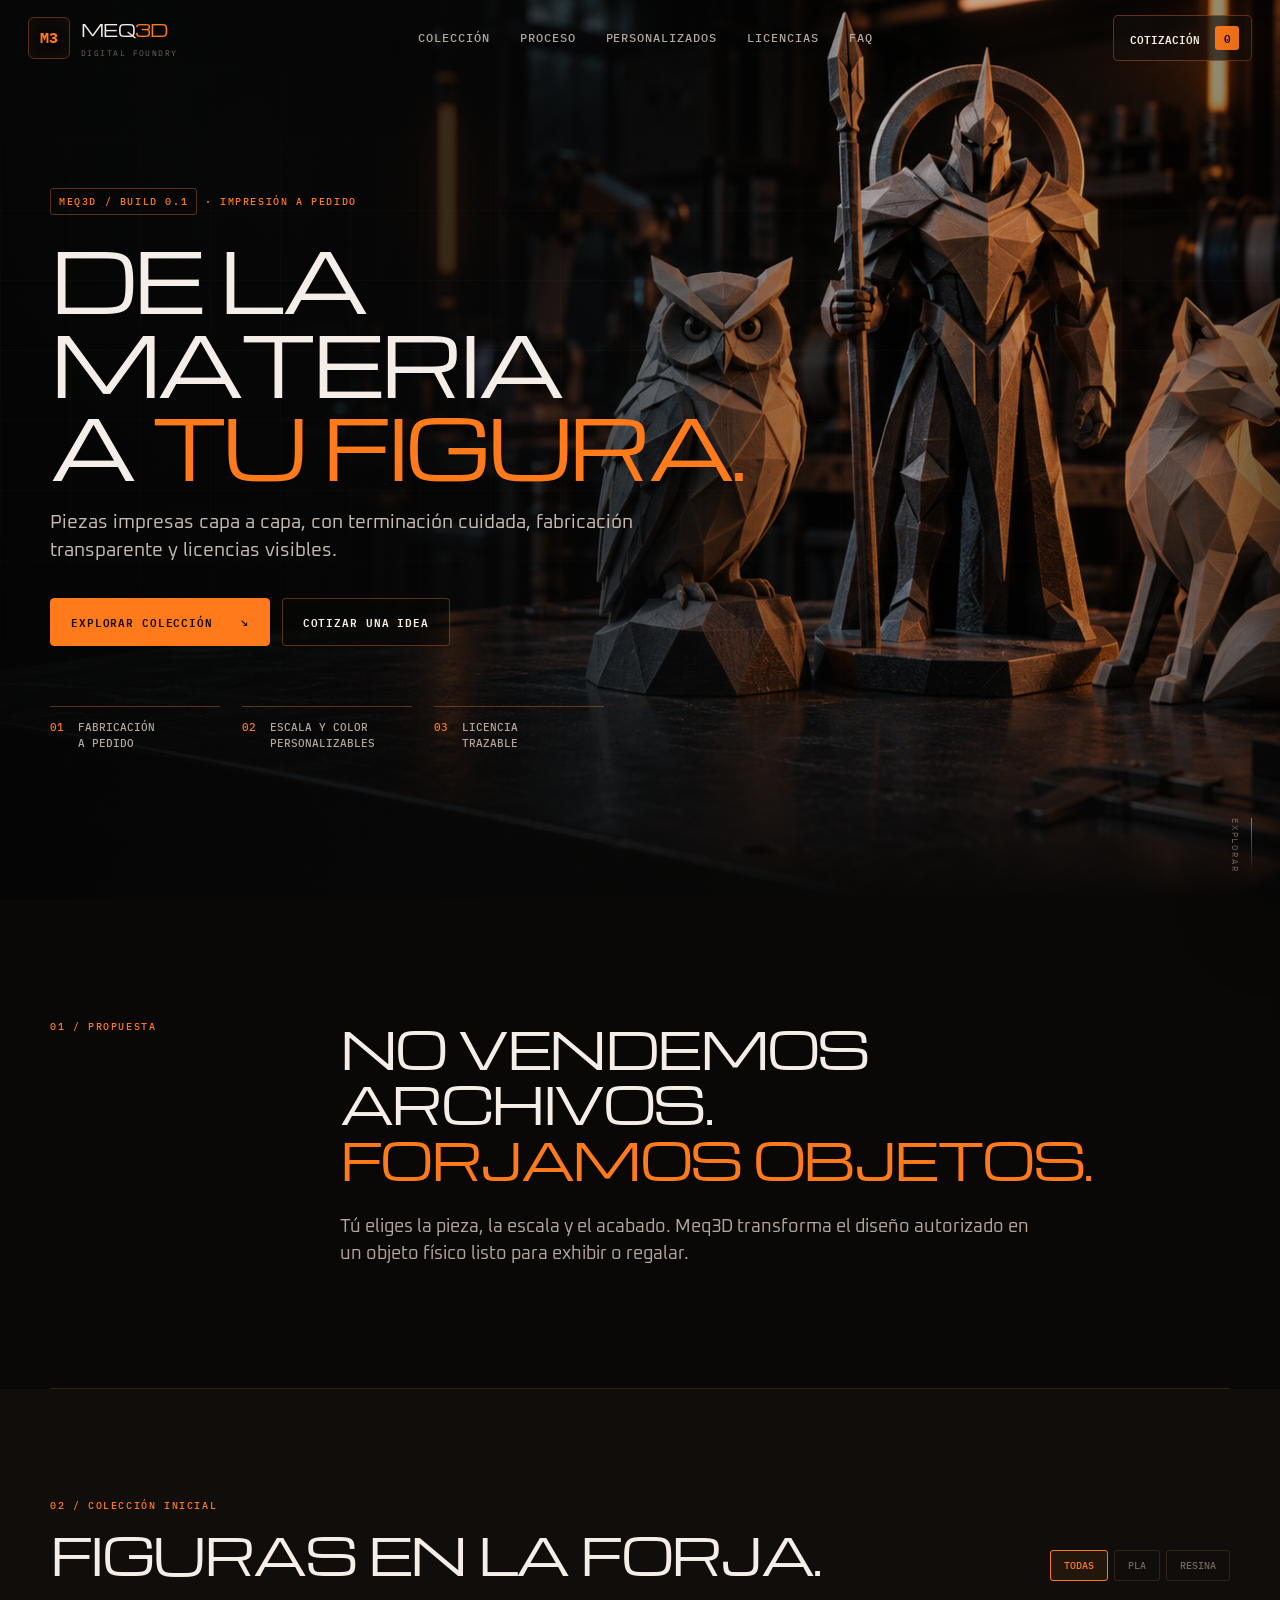
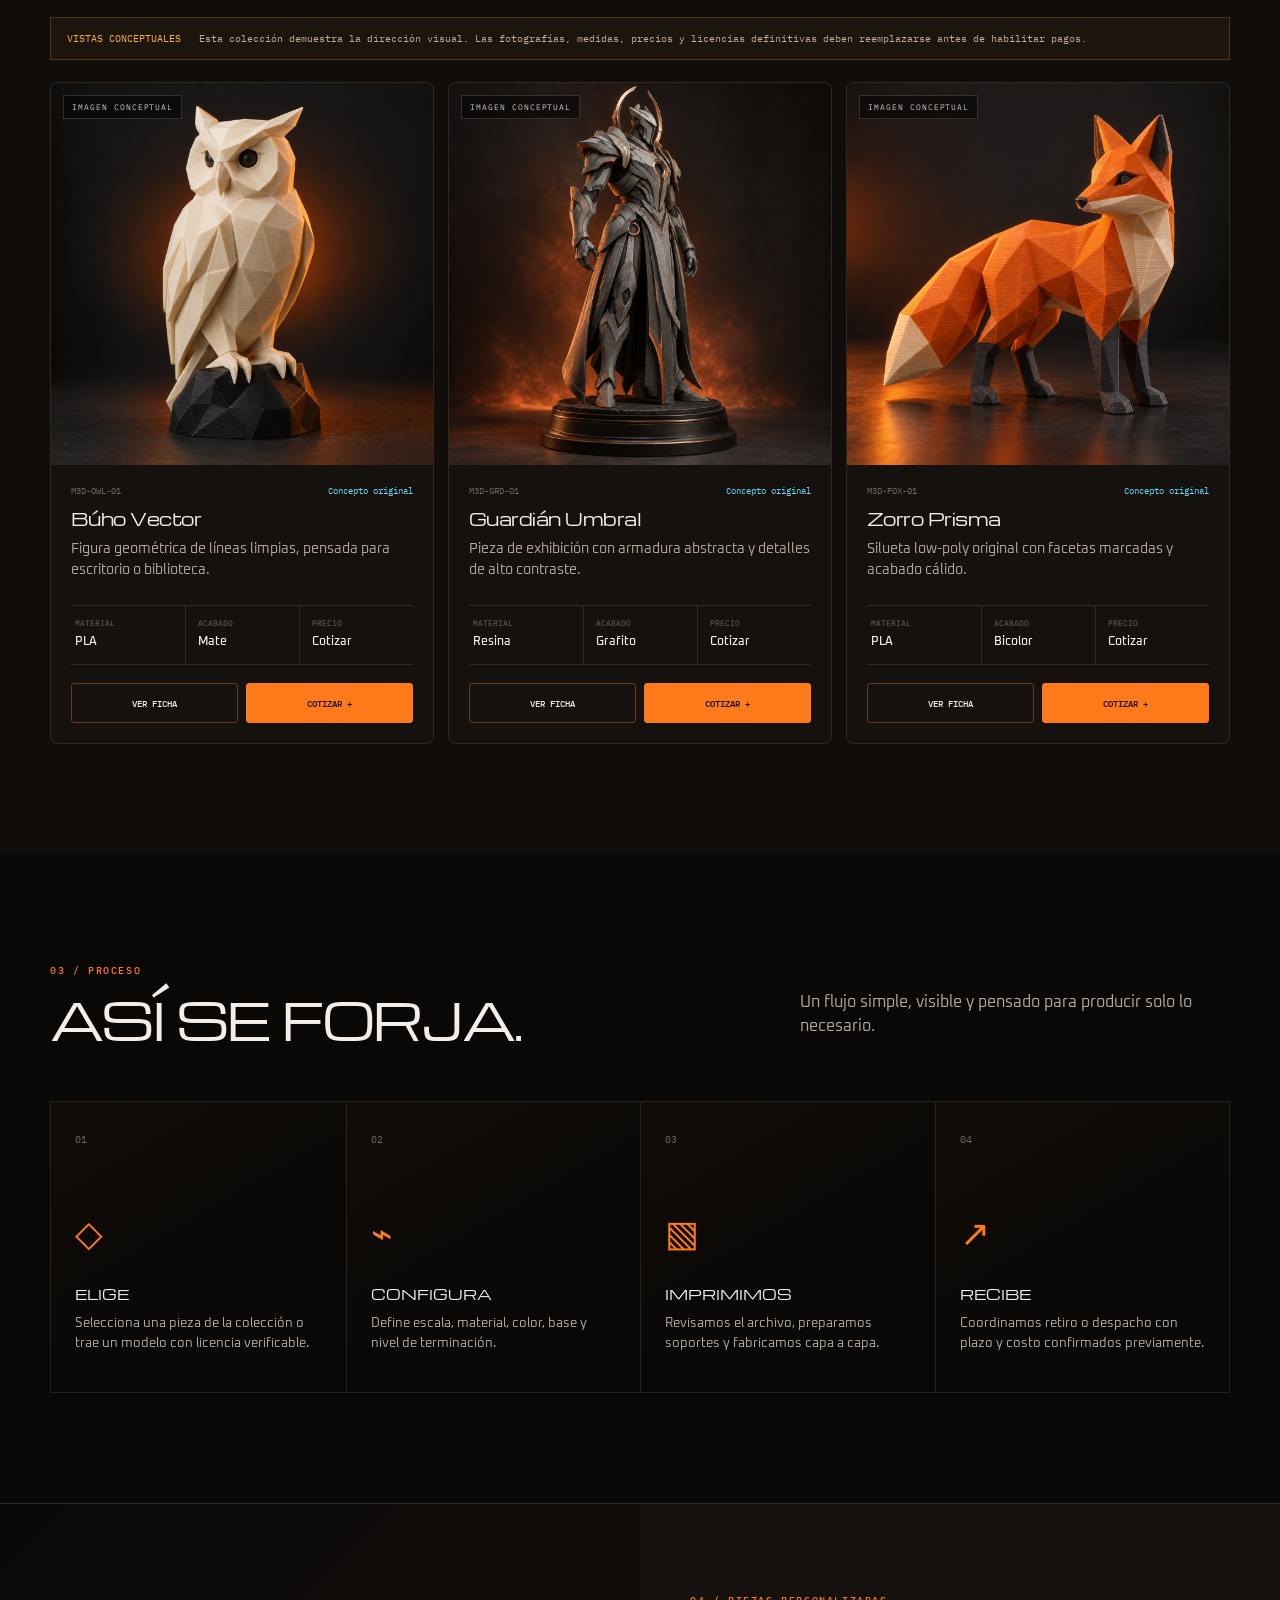
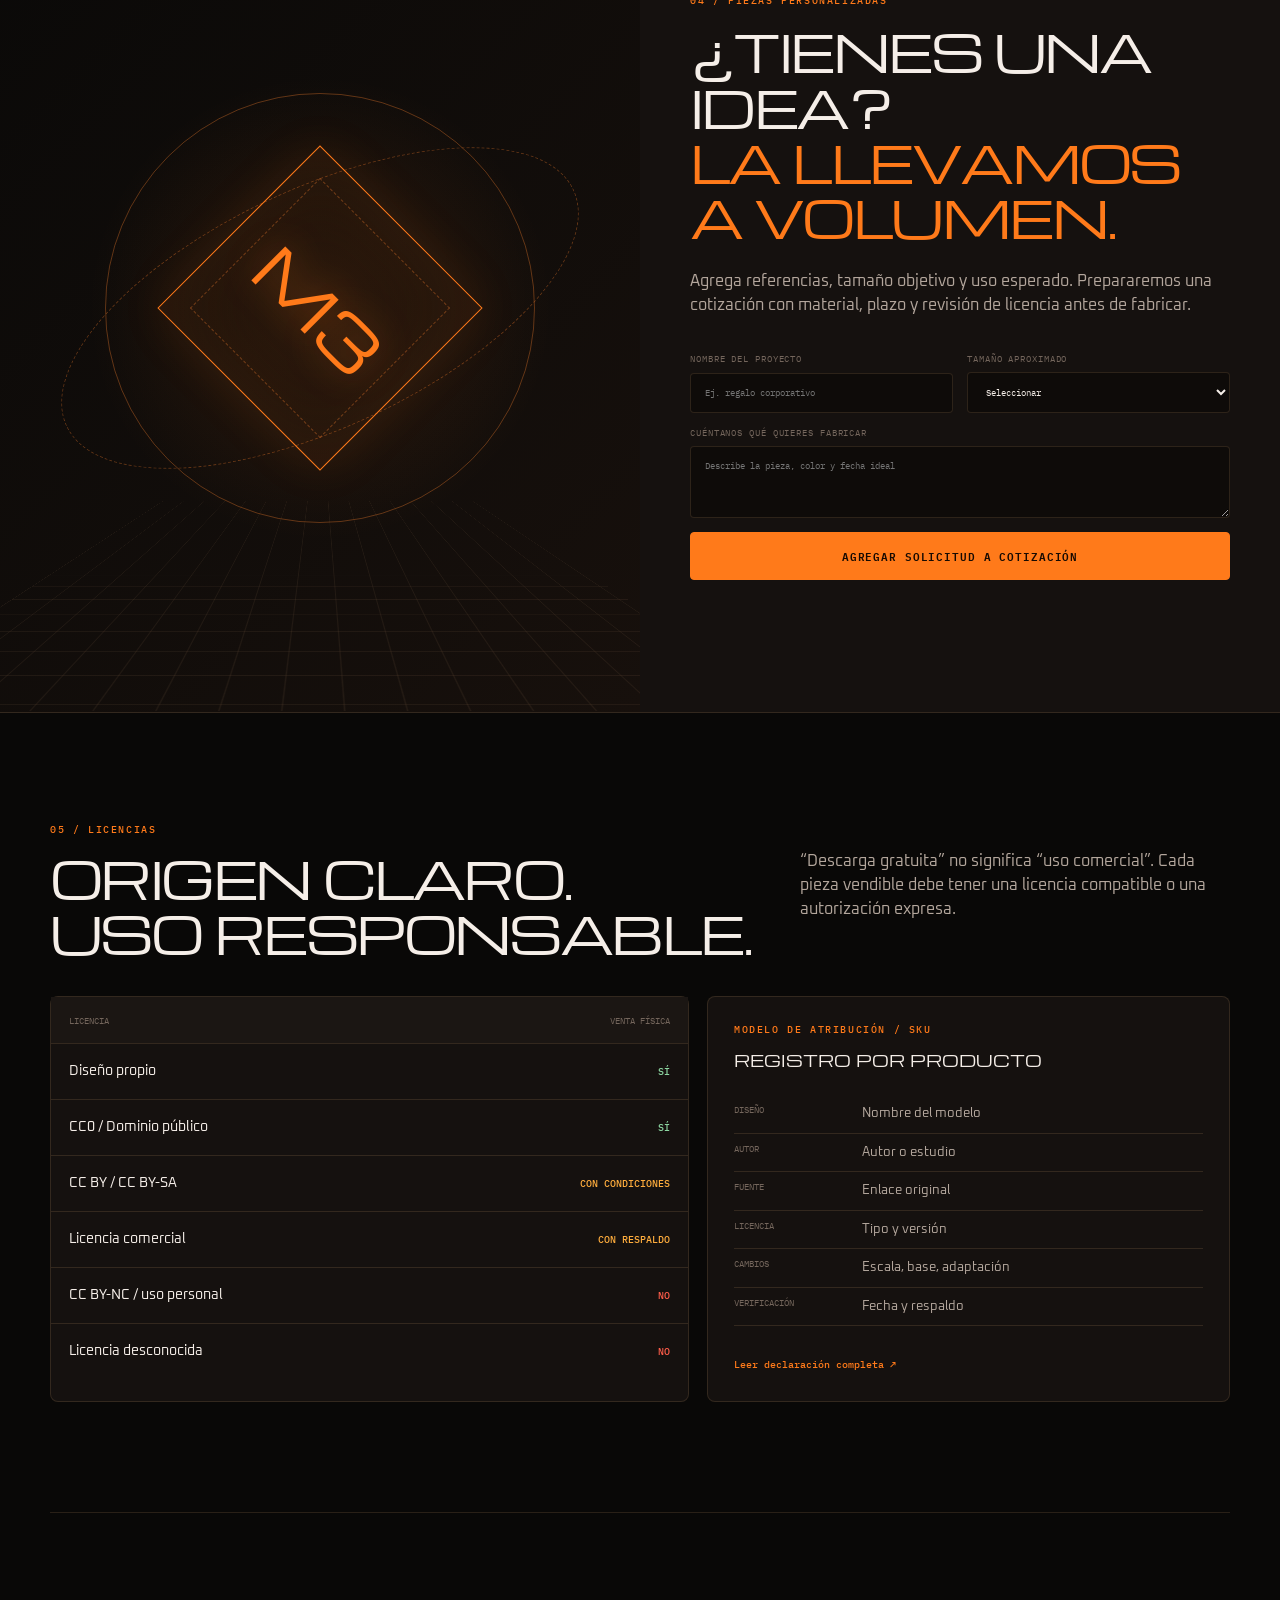
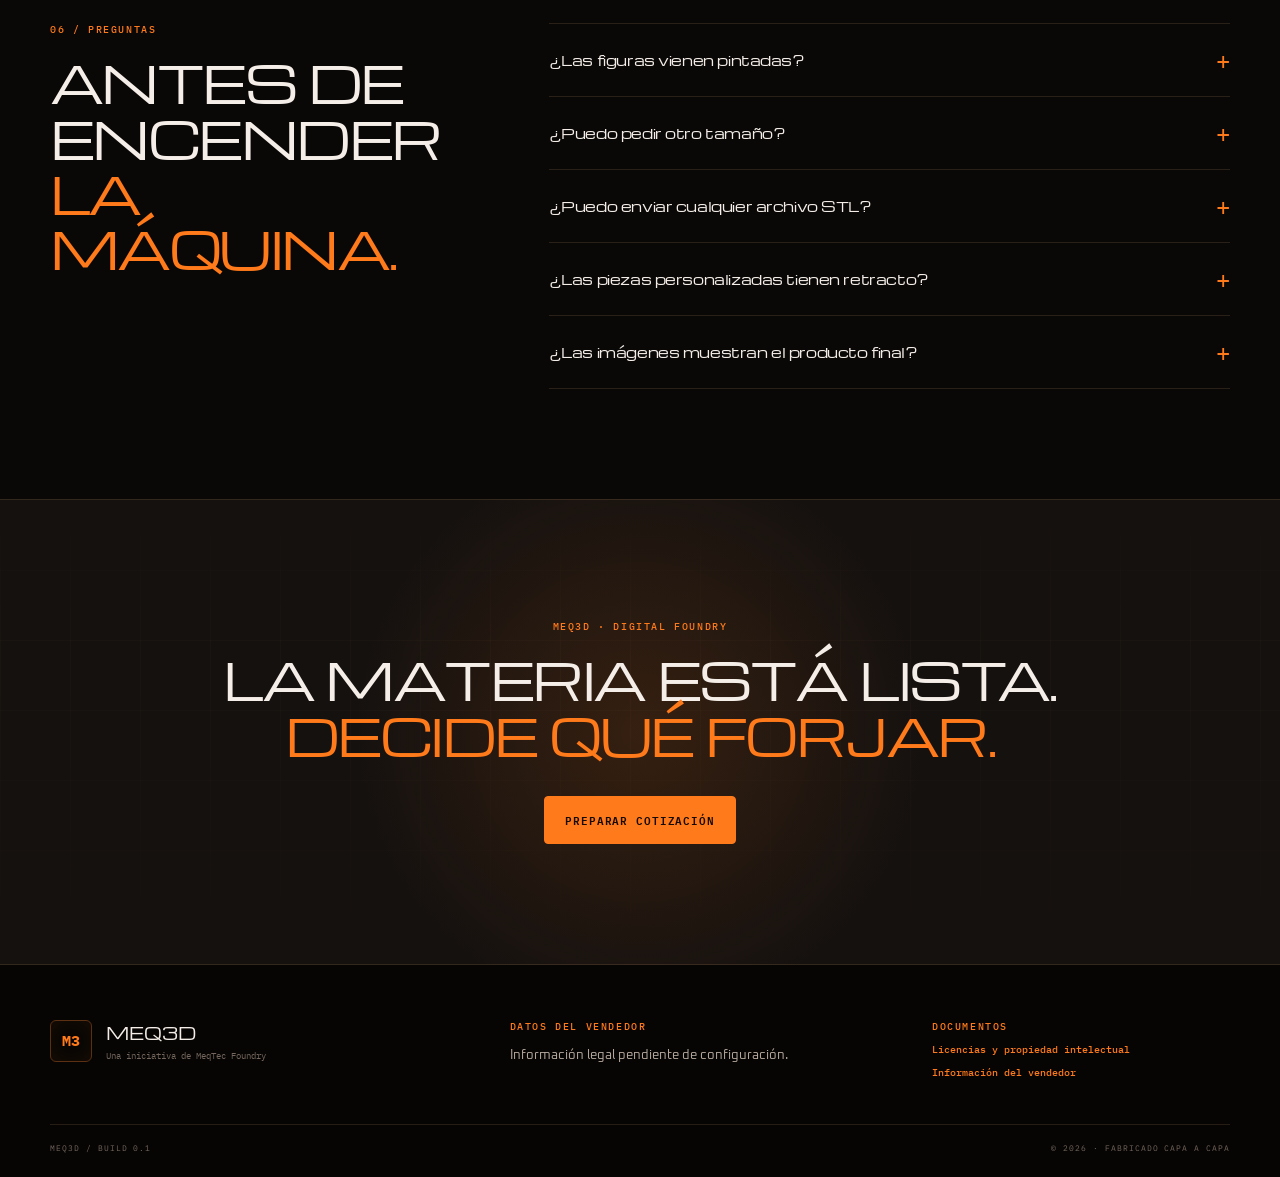
==== index.html @ 4f05b390 "Launch Meq3D sales landing MVP" ====
<!doctype html>
<html lang="es-CL">
  <head>
    <meta charset="UTF-8" />
    <meta name="viewport" content="width=device-width, initial-scale=1" />
    <meta
      name="description"
      content="Meq3D: figuras 3D impresas a pedido, con fabricación transparente y licencias claras."
    />
    <meta name="theme-color" content="#090807" />
    <title>Meq3D · Figuras forjadas capa a capa</title>
    <link rel="icon" href="favicon.svg" type="image/svg+xml" />
    <link rel="preconnect" href="https://fonts.googleapis.com" />
    <link rel="preconnect" href="https://fonts.gstatic.com" crossorigin />
    <link
      href="https://fonts.googleapis.com/css2?family=IBM+Plex+Mono:wght@400;500;600&family=Michroma&family=Oxanium:wght@400;500;600;700&display=swap"
      rel="stylesheet"
    />
    <link rel="stylesheet" href="styles.css" />
    <script src="app.js" defer></script>
  </head>
  <body>
    <a class="skip-link" href="#main">Saltar al contenido</a>

    <header class="site-header" data-header>
      <a class="brand" href="#inicio" aria-label="Meq3D, inicio">
        <span class="brand-mark" aria-hidden="true">M3</span>
        <span class="brand-copy">
          <strong>MEQ<span>3D</span></strong>
          <small>DIGITAL FOUNDRY</small>
        </span>
      </a>

      <button class="menu-toggle" type="button" aria-expanded="false" aria-controls="nav">
        <span></span><span></span><span></span>
        <span class="sr-only">Abrir navegación</span>
      </button>

      <nav id="nav" class="main-nav" aria-label="Navegación principal">
        <a href="#catalogo">Colección</a>
        <a href="#proceso">Proceso</a>
        <a href="#personalizados">Personalizados</a>
        <a href="#licencias">Licencias</a>
        <a href="#faq">FAQ</a>
      </nav>

      <button class="quote-trigger" type="button" data-open-quote>
        Cotización <span data-quote-count>0</span>
      </button>
    </header>

    <main id="main">
      <section id="inicio" class="hero" aria-labelledby="hero-title">
        <div class="hero-media" role="img" aria-label="Colección conceptual de figuras 3D en un taller de fabricación"></div>
        <div class="hero-shade"></div>
        <div class="hero-grid" aria-hidden="true"></div>
        <div class="hero-content shell">
          <p class="eyebrow"><span>MEQ3D / BUILD 0.1</span> · IMPRESIÓN A PEDIDO</p>
          <h1 id="hero-title">DE LA MATERIA<br />A <em>TU FIGURA.</em></h1>
          <p class="hero-lead">
            Piezas impresas capa a capa, con terminación cuidada, fabricación transparente y
            licencias visibles.
          </p>
          <div class="hero-actions">
            <a class="button button-primary" href="#catalogo">Explorar colección <span>↘</span></a>
            <a class="button button-ghost" href="#personalizados">Cotizar una idea</a>
          </div>
          <ul class="hero-specs" aria-label="Características del servicio">
            <li><strong>01</strong><span>Fabricación<br />a pedido</span></li>
            <li><strong>02</strong><span>Escala y color<br />personalizables</span></li>
            <li><strong>03</strong><span>Licencia<br />trazable</span></li>
          </ul>
        </div>
        <div class="scroll-cue" aria-hidden="true"><span></span>EXPLORAR</div>
      </section>

      <section class="manifesto shell" aria-label="Propuesta de valor">
        <p class="section-index">01 / PROPUESTA</p>
        <div>
          <h2>NO VENDEMOS ARCHIVOS.<br /><span>FORJAMOS OBJETOS.</span></h2>
          <p>
            Tú eliges la pieza, la escala y el acabado. Meq3D transforma el diseño autorizado en
            un objeto físico listo para exhibir o regalar.
          </p>
        </div>
      </section>

      <section id="catalogo" class="catalog-section">
        <div class="shell">
          <div class="section-heading">
            <div>
              <p class="section-index">02 / COLECCIÓN INICIAL</p>
              <h2>FIGURAS EN LA FORJA.</h2>
            </div>
            <div class="filter-bar" role="group" aria-label="Filtrar colección">
              <button class="active" type="button" data-filter="all">Todas</button>
              <button type="button" data-filter="pla">PLA</button>
              <button type="button" data-filter="resina">Resina</button>
            </div>
          </div>

          <div class="demo-notice">
            <span>VISTAS CONCEPTUALES</span>
            Esta colección demuestra la dirección visual. Las fotografías, medidas, precios y
            licencias definitivas deben reemplazarse antes de habilitar pagos.
          </div>

          <div class="product-grid" data-product-grid></div>
        </div>
      </section>

      <section id="proceso" class="process-section shell">
        <div class="section-heading compact">
          <div>
            <p class="section-index">03 / PROCESO</p>
            <h2>ASÍ SE FORJA.</h2>
          </div>
          <p>Un flujo simple, visible y pensado para producir solo lo necesario.</p>
        </div>
        <ol class="process-grid">
          <li>
            <span class="process-number">01</span>
            <div class="process-icon" aria-hidden="true">◇</div>
            <h3>ELIGE</h3>
            <p>Selecciona una pieza de la colección o trae un modelo con licencia verificable.</p>
          </li>
          <li>
            <span class="process-number">02</span>
            <div class="process-icon" aria-hidden="true">⌁</div>
            <h3>CONFIGURA</h3>
            <p>Define escala, material, color, base y nivel de terminación.</p>
          </li>
          <li>
            <span class="process-number">03</span>
            <div class="process-icon" aria-hidden="true">▧</div>
            <h3>IMPRIMIMOS</h3>
            <p>Revisamos el archivo, preparamos soportes y fabricamos capa a capa.</p>
          </li>
          <li>
            <span class="process-number">04</span>
            <div class="process-icon" aria-hidden="true">↗</div>
            <h3>RECIBE</h3>
            <p>Coordinamos retiro o despacho con plazo y costo confirmados previamente.</p>
          </li>
        </ol>
      </section>

      <section id="personalizados" class="custom-section">
        <div class="custom-art" aria-hidden="true">
          <div class="orbit orbit-one"></div>
          <div class="orbit orbit-two"></div>
          <div class="wire-object">M3</div>
        </div>
        <div class="custom-copy">
          <p class="section-index">04 / PIEZAS PERSONALIZADAS</p>
          <h2>¿TIENES UNA IDEA?<br /><span>LA LLEVAMOS A VOLUMEN.</span></h2>
          <p>
            Agrega referencias, tamaño objetivo y uso esperado. Prepararemos una cotización con
            material, plazo y revisión de licencia antes de fabricar.
          </p>
          <form class="custom-form" data-custom-form>
            <label>
              Nombre del proyecto
              <input name="project" autocomplete="off" placeholder="Ej. regalo corporativo" required />
            </label>
            <label>
              Tamaño aproximado
              <select name="size" required>
                <option value="">Seleccionar</option>
                <option>Hasta 10 cm</option>
                <option>10–20 cm</option>
                <option>Más de 20 cm</option>
              </select>
            </label>
            <label class="span-two">
              Cuéntanos qué quieres fabricar
              <textarea name="details" rows="4" placeholder="Describe la pieza, color y fecha ideal" required></textarea>
            </label>
            <button class="button button-primary span-two" type="submit">Agregar solicitud a cotización</button>
          </form>
          <p class="form-note" data-form-note aria-live="polite"></p>
        </div>
      </section>

      <section id="licencias" class="license-section shell">
        <div class="section-heading compact">
          <div>
            <p class="section-index">05 / LICENCIAS</p>
            <h2>ORIGEN CLARO.<br />USO RESPONSABLE.</h2>
          </div>
          <p>
            “Descarga gratuita” no significa “uso comercial”. Cada pieza vendible debe tener una
            licencia compatible o una autorización expresa.
          </p>
        </div>

        <div class="license-layout">
          <div class="license-matrix" role="table" aria-label="Compatibilidad de licencias">
            <div class="license-row header" role="row">
              <span role="columnheader">Licencia</span><span role="columnheader">Venta física</span>
            </div>
            <div class="license-row" role="row"><span>Diseño propio</span><strong class="yes">Sí</strong></div>
            <div class="license-row" role="row"><span>CC0 / Dominio público</span><strong class="yes">Sí</strong></div>
            <div class="license-row" role="row"><span>CC BY / CC BY-SA</span><strong class="review">Con condiciones</strong></div>
            <div class="license-row" role="row"><span>Licencia comercial</span><strong class="review">Con respaldo</strong></div>
            <div class="license-row" role="row"><span>CC BY-NC / uso personal</span><strong class="no">No</strong></div>
            <div class="license-row" role="row"><span>Licencia desconocida</span><strong class="no">No</strong></div>
          </div>

          <article class="license-card">
            <p class="mono-label">MODELO DE ATRIBUCIÓN / SKU</p>
            <h3>REGISTRO POR PRODUCTO</h3>
            <dl>
              <div><dt>DISEÑO</dt><dd>Nombre del modelo</dd></div>
              <div><dt>AUTOR</dt><dd>Autor o estudio</dd></div>
              <div><dt>FUENTE</dt><dd>Enlace original</dd></div>
              <div><dt>LICENCIA</dt><dd>Tipo y versión</dd></div>
              <div><dt>CAMBIOS</dt><dd>Escala, base, adaptación</dd></div>
              <div><dt>VERIFICACIÓN</dt><dd>Fecha y respaldo</dd></div>
            </dl>
            <button class="text-button" type="button" data-open-legal>Leer declaración completa ↗</button>
          </article>
        </div>
      </section>

      <section id="faq" class="faq-section shell">
        <div>
          <p class="section-index">06 / PREGUNTAS</p>
          <h2>ANTES DE<br />ENCENDER<br /><span>LA MÁQUINA.</span></h2>
        </div>
        <div class="faq-list">
          <details>
            <summary>¿Las figuras vienen pintadas?<span>+</span></summary>
            <p>Dependerá del producto y del nivel de terminación elegido. Cada cotización debe indicar claramente si la pieza se entrega cruda, lijada, imprimada o pintada.</p>
          </details>
          <details>
            <summary>¿Puedo pedir otro tamaño?<span>+</span></summary>
            <p>Sí. La escala afecta tiempo, material, resistencia y precio. La viabilidad se confirma antes de fabricar.</p>
          </details>
          <details>
            <summary>¿Puedo enviar cualquier archivo STL?<span>+</span></summary>
            <p>No. Debe ser técnicamente imprimible y contar con licencia para el uso solicitado. Los modelos “solo uso personal” no se comercializan.</p>
          </details>
          <details>
            <summary>¿Las piezas personalizadas tienen retracto?<span>+</span></summary>
            <p>En Chile, los bienes confeccionados según especificaciones del consumidor pueden quedar excluidos del retracto si se informa de forma previa, visible y junto al precio. Esto no limita la garantía legal.</p>
          </details>
          <details>
            <summary>¿Las imágenes muestran el producto final?<span>+</span></summary>
            <p>En este MVP son vistas conceptuales. Antes de publicar la tienda deben reemplazarse por fotografías reales e identificarse color, escala y acabado.</p>
          </details>
        </div>
      </section>

      <section class="final-cta">
        <div class="final-cta-grid" aria-hidden="true"></div>
        <div class="shell">
          <p class="eyebrow">MEQ3D · DIGITAL FOUNDRY</p>
          <h2>LA MATERIA ESTÁ LISTA.<br /><span>DECIDE QUÉ FORJAR.</span></h2>
          <button class="button button-primary" type="button" data-open-quote>Preparar cotización</button>
        </div>
      </section>
    </main>

    <footer class="site-footer">
      <div class="shell footer-grid">
        <div class="footer-brand">
          <span class="brand-mark">M3</span>
          <div><strong>MEQ3D</strong><small>Una iniciativa de MeqTec Foundry</small></div>
        </div>
        <div>
          <p class="mono-label">DATOS DEL VENDEDOR</p>
          <p data-seller-status>Información legal pendiente de configuración.</p>
        </div>
        <div>
          <p class="mono-label">DOCUMENTOS</p>
          <button type="button" data-open-legal>Licencias y propiedad intelectual</button>
          <button type="button" data-open-seller>Información del vendedor</button>
        </div>
      </div>
      <div class="shell footer-bottom">
        <span>MEQ3D / BUILD 0.1</span>
        <span>© <span data-year></span> · FABRICADO CAPA A CAPA</span>
      </div>
    </footer>

    <dialog class="product-dialog" data-product-dialog>
      <button class="dialog-close" type="button" data-close-dialog aria-label="Cerrar">×</button>
      <div data-product-dialog-content></div>
    </dialog>

    <dialog class="legal-dialog" data-legal-dialog>
      <button class="dialog-close" type="button" data-close-legal aria-label="Cerrar">×</button>
      <p class="mono-label">DECLARACIÓN DE LICENCIAS</p>
      <h2>USO DE DISEÑOS 3D</h2>
      <p>Meq3D comercializa objetos físicos fabricados mediante impresión 3D. Los diseños utilizados pueden ser creaciones propias, obras dedicadas al dominio público, modelos publicados bajo licencias que permiten uso comercial o diseños respecto de los cuales se ha obtenido autorización expresa.</p>
      <p>Cuando el diseño pertenece a un tercero, Meq3D identifica el nombre del modelo, su autor, la fuente original, la licencia, su versión y las modificaciones realizadas. La venta corresponde exclusivamente al objeto físico impreso y sus terminaciones; no incluye la entrega del archivo digital ni la cesión de derechos sobre el diseño.</p>
      <p>La disponibilidad pública o descarga gratuita de un archivo no se considera por sí sola autorización para su explotación comercial. Meq3D no comercializa modelos marcados como “solo uso personal”, “no comercial” o sin una licencia verificable.</p>
      <p>Las marcas, personajes y demás elementos protegidos pertenecen a sus respectivos titulares. Una licencia sobre el archivo 3D no implica necesariamente autorización sobre marcas u otros derechos incorporados al diseño.</p>
      <p class="legal-warning">Este texto es una base operativa y debe validarse jurídicamente antes de publicar ventas.</p>
    </dialog>

    <dialog class="seller-dialog" data-seller-dialog>
      <button class="dialog-close" type="button" data-close-seller aria-label="Cerrar">×</button>
      <p class="mono-label">CONFIGURACIÓN OBLIGATORIA</p>
      <h2>DATOS DEL VENDEDOR</h2>
      <p>Antes de habilitar ventas, completa el objeto <code>STORE_CONFIG</code> en <code>app.js</code> con datos verificables.</p>
      <ul class="seller-checklist">
        <li>Nombre o razón social</li><li>RUT/RUN</li><li>Domicilio legal</li>
        <li>Correo y teléfono</li><li>Representante legal, si corresponde</li>
        <li>Zonas, costo y plazo de despacho</li><li>Políticas de retracto y garantía</li>
      </ul>
    </dialog>

    <aside class="quote-drawer" data-quote-drawer aria-hidden="true" aria-label="Cotización">
      <div class="drawer-head">
        <div><p class="mono-label">SOLICITUD LOCAL</p><h2>TU COTIZACIÓN</h2></div>
        <button type="button" data-close-quote aria-label="Cerrar cotización">×</button>
      </div>
      <div class="drawer-items" data-quote-items></div>
      <div class="drawer-empty" data-quote-empty>
        <span>◇</span><p>Aún no agregas piezas o solicitudes.</p>
      </div>
      <div class="drawer-actions">
        <p>La solicitud se prepara localmente. No se enviará ningún dato hasta configurar un canal real de venta.</p>
        <button class="button button-primary" type="button" data-copy-quote>Copiar resumen</button>
        <button class="text-button danger" type="button" data-clear-quote>Vaciar lista</button>
        <p class="copy-status" data-copy-status aria-live="polite"></p>
      </div>
    </aside>
    <div class="drawer-backdrop" data-drawer-backdrop></div>
  </body>
</html>
---- styles.css ----
:root {
  --bg: #090807;
  --bg-2: #100d0b;
  --panel: #15110f;
  --panel-2: #1b1613;
  --panel-3: #241c17;
  --orange: #ff7a1a;
  --orange-deep: #c7480d;
  --amber: #ffad3d;
  --text: #f5eee8;
  --muted: #b3a69c;
  --dim: #74665c;
  --line: #ffbe8421;
  --line-strong: #ff843057;
  --cyan: #6bd9f4;
  --red: #ff5d4a;
  --radius: 8px;
  --display: "Michroma", sans-serif;
  --body: "Oxanium", sans-serif;
  --mono: "IBM Plex Mono", monospace;
}

* { box-sizing: border-box; }
[hidden] { display: none !important; }
html { scroll-behavior: smooth; }
body { margin: 0; background: var(--bg); color: var(--text); font-family: var(--body); line-height: 1.5; overflow-x: hidden; }
button, input, textarea, select { font: inherit; }
button, a { -webkit-tap-highlight-color: transparent; }
button { color: inherit; }
a { color: inherit; text-decoration: none; }
img { display: block; max-width: 100%; }
::selection { background: var(--orange); color: #090807; }

.sr-only { position: absolute; width: 1px; height: 1px; padding: 0; margin: -1px; overflow: hidden; clip: rect(0,0,0,0); white-space: nowrap; border: 0; }
.skip-link { position: fixed; top: 8px; left: 8px; z-index: 1000; background: var(--text); color: var(--bg); padding: 10px 14px; transform: translateY(-150%); }
.skip-link:focus { transform: none; }
.shell { width: min(1180px, calc(100% - 48px)); margin-inline: auto; }

.site-header { position: fixed; inset: 0 0 auto; z-index: 100; height: 76px; padding: 0 28px; display: grid; grid-template-columns: auto 1fr auto; align-items: center; gap: 34px; border-bottom: 1px solid transparent; transition: background .25s ease, border-color .25s ease; }
.site-header.scrolled { background: rgba(9,8,7,.9); backdrop-filter: blur(18px); border-color: var(--line); }
.brand { display: inline-flex; align-items: center; gap: 11px; }
.brand-mark { display: grid; place-items: center; width: 42px; aspect-ratio: 1; border: 1px solid var(--line-strong); border-radius: 6px; color: var(--orange); font: 700 15px var(--mono); box-shadow: inset 0 0 22px rgba(255,122,26,.08); }
.brand-copy { display: grid; line-height: 1; }
.brand-copy strong { font: 17px var(--display); letter-spacing: -.04em; }
.brand-copy strong span { color: var(--orange); }
.brand-copy small { margin-top: 6px; color: var(--dim); font: 8px var(--mono); letter-spacing: .18em; }
.main-nav { justify-self: center; display: flex; gap: 30px; }
.main-nav a { color: var(--muted); font: 500 12px var(--mono); text-transform: uppercase; letter-spacing: .08em; transition: color .2s; }
.main-nav a:hover { color: var(--orange); }
.quote-trigger { border: 1px solid var(--line-strong); background: rgba(20,15,12,.64); padding: 10px 12px 10px 16px; border-radius: 5px; font: 600 11px var(--mono); text-transform: uppercase; cursor: pointer; }
.quote-trigger span { display: inline-grid; place-items: center; min-width: 24px; height: 24px; margin-left: 8px; background: var(--orange); color: #100906; border-radius: 3px; }
.menu-toggle { display: none; border: 0; background: transparent; padding: 8px; }
.menu-toggle > span:not(.sr-only) { display: block; width: 22px; height: 1px; margin: 5px; background: var(--text); }

.hero { min-height: 820px; height: 100svh; position: relative; display: flex; align-items: center; overflow: hidden; }
.hero-media { position: absolute; inset: 0; background: url("assets/meq3d-hero.png") center / cover no-repeat; transform: scale(1.02); }
.hero-shade { position: absolute; inset: 0; background: linear-gradient(90deg, rgba(5,5,5,.97) 0%, rgba(7,7,7,.8) 38%, rgba(7,7,7,.2) 72%, rgba(7,7,7,.45) 100%), linear-gradient(0deg, var(--bg), transparent 28%); }
.hero-grid, .final-cta-grid { position: absolute; inset: 0; opacity: .2; background-image: linear-gradient(var(--line) 1px, transparent 1px), linear-gradient(90deg,var(--line) 1px,transparent 1px); background-size: 70px 70px; mask-image: linear-gradient(to bottom, transparent, black 35%, transparent); }
.hero-content { position: relative; z-index: 2; padding-top: 60px; }
.eyebrow, .section-index, .mono-label { margin: 0; color: var(--orange); font: 500 10px var(--mono); letter-spacing: .16em; }
.eyebrow span { border: 1px solid var(--line-strong); padding: 6px 8px; border-radius: 3px; }
.hero h1 { max-width: 800px; margin: 28px 0 22px; font: clamp(44px, 6.4vw, 88px)/1.02 var(--display); letter-spacing: -.055em; }
.hero h1 em { color: var(--orange); font-style: normal; }
.hero-lead { max-width: 600px; margin: 0 0 32px; color: #c7bbb1; font-size: 19px; }
.hero-actions { display: flex; flex-wrap: wrap; gap: 12px; }
.button { min-height: 48px; border-radius: 4px; padding: 0 20px; display: inline-flex; align-items: center; justify-content: center; gap: 28px; border: 1px solid var(--line-strong); text-transform: uppercase; letter-spacing: .08em; font: 600 11px var(--mono); cursor: pointer; transition: transform .2s, background .2s, color .2s; }
.button:hover { transform: translateY(-2px); }
.button-primary { background: var(--orange); color: #160a02; border-color: var(--orange); }
.button-primary:hover { background: var(--amber); }
.button-ghost { background: rgba(9,8,7,.55); color: var(--text); }
.hero-specs { display: flex; gap: 0; margin: 60px 0 0; padding: 0; list-style: none; }
.hero-specs li { min-width: 170px; display: flex; gap: 14px; align-items: flex-start; padding: 13px 22px 13px 0; margin-right: 22px; border-top: 1px solid var(--line-strong); }
.hero-specs strong { color: var(--orange); font: 500 11px var(--mono); }
.hero-specs span { color: var(--muted); font: 500 11px/1.45 var(--mono); text-transform: uppercase; }
.scroll-cue { position: absolute; z-index: 3; right: 28px; bottom: 28px; display: grid; justify-items: center; gap: 10px; color: var(--dim); font: 9px var(--mono); letter-spacing: .2em; writing-mode: vertical-rl; }
.scroll-cue span { height: 54px; width: 1px; background: linear-gradient(var(--orange), transparent); }

.manifesto { display: grid; grid-template-columns: 230px 1fr; gap: 60px; padding-block: 120px; border-bottom: 1px solid var(--line); }
.manifesto h2, .section-heading h2, .custom-copy h2, .faq-section h2, .final-cta h2 { margin: 0; font: clamp(32px, 4vw, 56px)/1.08 var(--display); letter-spacing: -.05em; }
.manifesto h2 span, .custom-copy h2 span, .faq-section h2 span, .final-cta h2 span { color: var(--orange); }
.manifesto > div > p { max-width: 700px; margin: 28px 0 0; color: var(--muted); font-size: 18px; }

.catalog-section { padding-block: 110px; background: var(--bg-2); }
.section-heading { display: flex; justify-content: space-between; align-items: flex-end; gap: 40px; margin-bottom: 36px; }
.section-heading .section-index { margin-bottom: 14px; }
.filter-bar { display: flex; flex-wrap: wrap; gap: 6px; }
.filter-bar button { border: 1px solid var(--line); background: transparent; color: var(--dim); border-radius: 3px; padding: 8px 13px; font: 500 10px var(--mono); text-transform: uppercase; cursor: pointer; }
.filter-bar button.active { border-color: var(--orange); color: var(--orange); background: rgba(255,122,26,.08); }
.demo-notice { display: flex; align-items: center; gap: 18px; margin-bottom: 22px; border: 1px solid rgba(255,173,61,.22); background: rgba(255,173,61,.05); padding: 13px 16px; color: #bfae9e; font: 10px/1.5 var(--mono); }
.demo-notice span { flex: 0 0 auto; color: var(--amber); }
.product-grid { display: grid; grid-template-columns: repeat(3, 1fr); gap: 14px; }
.product-card { position: relative; min-width: 0; border: 1px solid var(--line); border-radius: var(--radius); overflow: hidden; background: var(--panel); transition: border-color .25s, transform .25s; }
.product-card:hover { border-color: var(--line-strong); transform: translateY(-3px); }
.product-image { position: relative; aspect-ratio: 1; overflow: hidden; background: #100d0b; }
.product-image img { width: 100%; height: 100%; object-fit: cover; transition: transform .5s ease; }
.product-card:hover img { transform: scale(1.035); }
.concept-badge { position: absolute; top: 12px; left: 12px; border: 1px solid rgba(255,255,255,.16); background: rgba(9,8,7,.72); backdrop-filter: blur(8px); padding: 6px 8px; color: #d8c9bd; font: 8px var(--mono); letter-spacing: .12em; }
.product-body { padding: 20px; }
.product-code { display: flex; justify-content: space-between; margin-bottom: 10px; color: var(--dim); font: 9px var(--mono); }
.product-code span:last-child { color: var(--cyan); }
.product-body h3 { margin: 0 0 8px; font: 17px var(--display); letter-spacing: -.03em; }
.product-body > p { min-height: 48px; margin: 0 0 18px; color: var(--muted); font-size: 14px; }
.product-meta { display: grid; grid-template-columns: repeat(3,1fr); margin-bottom: 18px; border-block: 1px solid var(--line); }
.product-meta div { padding: 12px 4px; }
.product-meta div + div { border-left: 1px solid var(--line); padding-left: 12px; }
.product-meta small { display: block; color: var(--dim); font: 8px var(--mono); }
.product-meta strong { font-size: 12px; font-weight: 500; }
.product-actions { display: flex; gap: 8px; }
.product-actions button { flex: 1; min-height: 40px; border: 1px solid var(--line-strong); border-radius: 3px; background: transparent; cursor: pointer; font: 500 9px var(--mono); text-transform: uppercase; }
.product-actions .add-button { background: var(--orange); color: #170a02; border-color: var(--orange); }

.process-section { padding-block: 110px; }
.section-heading.compact { align-items: flex-start; }
.section-heading.compact > p { max-width: 430px; margin: 26px 0 0; color: var(--muted); }
.process-grid { display: grid; grid-template-columns: repeat(4,1fr); padding: 0; margin: 55px 0 0; list-style: none; border: 1px solid var(--line); }
.process-grid li { position: relative; min-height: 290px; padding: 24px; background: linear-gradient(150deg, rgba(255,122,26,.035), transparent 60%); }
.process-grid li + li { border-left: 1px solid var(--line); }
.process-number { color: var(--dim); font: 10px var(--mono); }
.process-icon { margin: 54px 0 28px; color: var(--orange); font: 36px var(--display); }
.process-grid h3 { margin: 0 0 10px; font: 14px var(--display); }
.process-grid p { margin: 0; color: var(--muted); font-size: 13px; }

.custom-section { min-height: 760px; display: grid; grid-template-columns: 1fr 1fr; background: var(--panel); border-block: 1px solid var(--line); }
.custom-art { position: relative; display: grid; place-items: center; overflow: hidden; background: radial-gradient(circle, rgba(255,122,26,.13), transparent 45%), linear-gradient(135deg,#0a0908,#17100c); }
.custom-art::before { content: ""; position: absolute; inset: 0; background-image: linear-gradient(var(--line) 1px,transparent 1px),linear-gradient(90deg,var(--line) 1px,transparent 1px); background-size: 42px 42px; opacity: .5; transform: perspective(500px) rotateX(58deg) scale(1.5); transform-origin: bottom; }
.wire-object { position: relative; z-index: 2; width: 230px; aspect-ratio: 1; border: 1px solid var(--orange); display: grid; place-items: center; transform: rotate(45deg); color: var(--orange); font: 64px var(--display); text-shadow: 0 0 35px rgba(255,122,26,.4); box-shadow: inset 0 0 80px rgba(255,122,26,.1), 0 0 50px rgba(255,122,26,.1); }
.wire-object::after { content: ""; position: absolute; inset: 22px; border: 1px dashed var(--line-strong); }
.wire-object { writing-mode: horizontal-tb; }
.wire-object::first-line { transform: rotate(-45deg); }
.orbit { position: absolute; z-index: 1; border: 1px solid var(--line-strong); border-radius: 50%; }
.orbit-one { width: 430px; height: 430px; animation: spin 18s linear infinite; }
.orbit-two { width: 560px; height: 240px; transform: rotate(-25deg); border-style: dashed; animation: spin-reverse 24s linear infinite; }
@keyframes spin { to { transform: rotate(360deg); } }
@keyframes spin-reverse { to { transform: rotate(-385deg); } }
.custom-copy { padding: 90px max(48px, calc((100vw - 1180px)/2)); }
.custom-copy h2 { margin: 16px 0 24px; }
.custom-copy > p:not(.section-index):not(.form-note) { color: var(--muted); max-width: 600px; }
.custom-form { display: grid; grid-template-columns: 1fr 1fr; gap: 14px; margin-top: 36px; }
.custom-form label { display: grid; gap: 8px; color: var(--dim); font: 9px var(--mono); text-transform: uppercase; letter-spacing: .1em; }
.custom-form input, .custom-form select, .custom-form textarea { width: 100%; border: 1px solid var(--line); border-radius: 4px; background: #0e0b09; color: var(--text); padding: 13px 14px; outline: none; text-transform: none; }
.custom-form input:focus, .custom-form select:focus, .custom-form textarea:focus { border-color: var(--orange); box-shadow: 0 0 0 3px rgba(255,122,26,.08); }
.span-two { grid-column: 1 / -1; }
.form-note { min-height: 22px; color: var(--amber); font: 10px var(--mono); }

.license-section { padding-block: 110px; }
.license-layout { display: grid; grid-template-columns: 1.1fr .9fr; gap: 18px; }
.license-matrix, .license-card { border: 1px solid var(--line); border-radius: var(--radius); background: var(--panel); }
.license-row { min-height: 56px; padding: 0 18px; display: grid; grid-template-columns: 1fr auto; align-items: center; border-top: 1px solid var(--line); font-size: 14px; }
.license-row.header { border: 0; min-height: 46px; color: var(--dim); background: var(--panel-2); font: 9px var(--mono); text-transform: uppercase; }
.license-row strong { font: 500 10px var(--mono); text-transform: uppercase; }
.license-row .yes { color: #8dd7a2; }.license-row .review { color: var(--amber); }.license-row .no { color: var(--red); }
.license-card { padding: 26px; }
.license-card h3 { margin: 12px 0 24px; font: 16px var(--display); }
.license-card dl { margin: 0 0 25px; }
.license-card dl div { display: grid; grid-template-columns: 110px 1fr; gap: 18px; padding: 9px 0; border-bottom: 1px solid var(--line); }
.license-card dt { color: var(--dim); font: 9px var(--mono); }.license-card dd { margin: 0; color: var(--muted); font-size: 13px; }
.text-button, .site-footer button { border: 0; background: transparent; padding: 0; color: var(--orange); font: 500 10px var(--mono); cursor: pointer; text-align: left; }
.text-button.danger { color: var(--red); }

.faq-section { display: grid; grid-template-columns: .75fr 1.25fr; gap: 90px; padding-block: 110px; border-top: 1px solid var(--line); }
.faq-section h2 { margin-top: 18px; }
.faq-list details { border-top: 1px solid var(--line); }
.faq-list details:last-child { border-bottom: 1px solid var(--line); }
.faq-list summary { min-height: 72px; display: flex; align-items: center; justify-content: space-between; gap: 20px; cursor: pointer; list-style: none; font: 14px var(--display); letter-spacing: -.03em; }
.faq-list summary::-webkit-details-marker { display: none; }
.faq-list summary span { color: var(--orange); font: 24px var(--mono); transition: transform .2s; }
.faq-list details[open] summary span { transform: rotate(45deg); }
.faq-list details p { margin: -4px 42px 24px 0; color: var(--muted); font-size: 14px; }

.final-cta { position: relative; overflow: hidden; padding-block: 120px; text-align: center; background: radial-gradient(circle at center, rgba(255,122,26,.14), transparent 42%), var(--panel); border-block: 1px solid var(--line); }
.final-cta .shell { position: relative; z-index: 2; }
.final-cta h2 { margin: 18px 0 34px; }
.final-cta .button { margin-inline: auto; }

.site-footer { padding: 55px 0 24px; background: #060504; }
.footer-grid { display: grid; grid-template-columns: 1.1fr 1fr .8fr; gap: 50px; align-items: start; }
.footer-brand { display: flex; align-items: center; gap: 14px; }
.footer-brand > div { display: grid; }.footer-brand strong { font: 17px var(--display); }.footer-brand small { margin-top: 5px; color: var(--dim); font: 9px var(--mono); }
.footer-grid > div > p:not(.mono-label) { color: var(--muted); font-size: 13px; }
.footer-grid > div:last-child { display: grid; gap: 10px; }
.footer-bottom { display: flex; justify-content: space-between; margin-top: 45px; padding-top: 18px; border-top: 1px solid var(--line); color: var(--dim); font: 8px var(--mono); letter-spacing: .12em; }

dialog { width: min(720px, calc(100% - 32px)); max-height: calc(100vh - 40px); overflow: auto; border: 1px solid var(--line-strong); border-radius: 8px; background: var(--panel); color: var(--text); padding: 34px; box-shadow: 0 30px 100px #000; }
dialog::backdrop { background: rgba(0,0,0,.78); backdrop-filter: blur(5px); }
.dialog-close { position: absolute; top: 12px; right: 14px; border: 0; background: transparent; color: var(--muted); font: 28px var(--mono); cursor: pointer; }
.legal-dialog h2, .seller-dialog h2 { margin: 12px 0 22px; font: 24px var(--display); }
.legal-dialog p, .seller-dialog p, .seller-dialog li { color: var(--muted); }
.legal-warning { border-left: 2px solid var(--amber); padding-left: 14px; color: var(--amber) !important; }
.seller-checklist { display: grid; grid-template-columns: 1fr 1fr; gap: 10px; padding-left: 20px; }
.product-dialog { padding: 0; overflow: hidden; }
.dialog-product { display: grid; grid-template-columns: .9fr 1.1fr; }
.dialog-product img { width: 100%; height: 100%; min-height: 460px; object-fit: cover; }
.dialog-product-copy { padding: 38px 30px; }
.dialog-product-copy h2 { margin: 10px 0 15px; font: 24px var(--display); }
.dialog-product-copy p { color: var(--muted); }
.dialog-product-copy dl div { display: flex; justify-content: space-between; gap: 20px; padding: 9px 0; border-bottom: 1px solid var(--line); }
.dialog-product-copy dt { color: var(--dim); font: 9px var(--mono); }.dialog-product-copy dd { margin: 0; font-size: 12px; text-align: right; }

.quote-drawer { position: fixed; z-index: 210; top: 0; right: 0; width: min(440px, 100%); height: 100dvh; display: flex; flex-direction: column; padding: 26px; background: #0c0a08; border-left: 1px solid var(--line-strong); box-shadow: -30px 0 80px rgba(0,0,0,.55); transform: translateX(105%); transition: transform .32s ease; }
.quote-drawer.open { transform: translateX(0); }
.drawer-backdrop { position: fixed; z-index: 205; inset: 0; background: rgba(0,0,0,.68); opacity: 0; pointer-events: none; transition: opacity .3s; }
.drawer-backdrop.open { opacity: 1; pointer-events: auto; }
.drawer-head { display: flex; justify-content: space-between; align-items: flex-start; padding-bottom: 20px; border-bottom: 1px solid var(--line); }
.drawer-head h2 { margin: 8px 0 0; font: 20px var(--display); }.drawer-head button { border: 0; background: transparent; color: var(--muted); font-size: 28px; cursor: pointer; }
.drawer-items { flex: 1; overflow: auto; }
.drawer-item { display: grid; grid-template-columns: 58px 1fr auto; gap: 12px; align-items: center; padding: 15px 0; border-bottom: 1px solid var(--line); }
.drawer-item img { width: 58px; height: 58px; object-fit: cover; border-radius: 3px; }.drawer-item strong { display: block; font-size: 13px; }.drawer-item small { color: var(--dim); font: 8px var(--mono); }.drawer-item button { border: 0; background: transparent; color: var(--red); cursor: pointer; }
.drawer-empty { flex: 1; display: grid; place-content: center; justify-items: center; color: var(--dim); text-align: center; }.drawer-empty span { color: var(--orange); font-size: 38px; }
.drawer-actions { padding-top: 18px; border-top: 1px solid var(--line); }.drawer-actions > p { color: var(--dim); font: 9px/1.55 var(--mono); }.drawer-actions .button { width: 100%; margin: 8px 0 12px; }
.copy-status { min-height: 16px; color: var(--amber) !important; }

@media (max-width: 900px) {
  .site-header { grid-template-columns: auto auto auto; justify-content: space-between; padding-inline: 18px; }
  .menu-toggle { display: block; order: 3; cursor: pointer; }
  .quote-trigger { margin-left: auto; }
  .main-nav { position: fixed; inset: 76px 0 auto; display: grid; gap: 0; background: rgba(9,8,7,.97); border-bottom: 1px solid var(--line-strong); transform: translateY(-130%); transition: transform .25s; }
  .main-nav.open { transform: none; }
  .main-nav a { padding: 17px 24px; border-top: 1px solid var(--line); }
  .product-grid { grid-template-columns: repeat(2, 1fr); }
  .process-grid { grid-template-columns: repeat(2,1fr); }
  .process-grid li:nth-child(3) { border-left: 0; border-top: 1px solid var(--line); }.process-grid li:nth-child(4) { border-top: 1px solid var(--line); }
  .custom-section { grid-template-columns: 1fr; }.custom-art { min-height: 450px; }
  .license-layout { grid-template-columns: 1fr; }
  .faq-section { grid-template-columns: 1fr; gap: 50px; }
  .footer-grid { grid-template-columns: 1fr 1fr; }.footer-grid > div:last-child { grid-column: 1 / -1; }
}

@media (max-width: 620px) {
  .shell { width: min(100% - 30px, 1180px); }
  .site-header { height: 68px; gap: 8px; }.brand-copy small { display: none; }.brand-mark { width: 36px; }.quote-trigger { padding: 8px; font-size: 0; }.quote-trigger span { margin: 0; font-size: 10px; }.main-nav { top: 68px; }
  .hero { min-height: 760px; height: auto; padding-block: 130px 70px; }.hero-media { background-position: 63% center; }.hero-shade { background: linear-gradient(90deg,rgba(5,5,5,.96),rgba(7,7,7,.54)),linear-gradient(0deg,var(--bg),transparent 35%); }
  .hero h1 { font-size: clamp(37px, 12vw, 58px); }.hero-lead { font-size: 16px; }.hero-specs { display: grid; grid-template-columns: 1fr 1fr; gap: 0; margin-top: 44px; }.hero-specs li { min-width: 0; margin: 0; }.hero-specs li:last-child { grid-column: 1 / -1; }.scroll-cue { display: none; }
  .manifesto { grid-template-columns: 1fr; gap: 20px; padding-block: 80px; }
  .catalog-section,.process-section,.license-section,.faq-section { padding-block: 80px; }
  .section-heading { display: grid; align-items: start; }.filter-bar { order: 2; }.demo-notice { align-items: flex-start; display: grid; }
  .product-grid { grid-template-columns: 1fr; }
  .process-grid { grid-template-columns: 1fr; }.process-grid li + li { border-left: 0; border-top: 1px solid var(--line); }.process-grid li { min-height: 245px; }.process-icon { margin-top: 36px; }
  .custom-art { min-height: 360px; }.wire-object { width: 150px; font-size: 42px; }.orbit-one { width: 280px; height: 280px; }.orbit-two { width: 360px; height: 160px; }.custom-copy { padding: 70px 22px; }.custom-form { grid-template-columns: 1fr; }.custom-form .span-two { grid-column: auto; }
  .license-card dl div { grid-template-columns: 86px 1fr; }
  .final-cta { padding-block: 90px; }
  .footer-grid { grid-template-columns: 1fr; }.footer-grid > div:last-child { grid-column: auto; }.footer-bottom { display: grid; gap: 8px; }
  .dialog-product { grid-template-columns: 1fr; }.dialog-product img { min-height: 280px; max-height: 330px; }.seller-checklist { grid-template-columns: 1fr; }
}

@media (prefers-reduced-motion: reduce) {
  *, *::before, *::after { scroll-behavior: auto !important; animation-duration: .01ms !important; animation-iteration-count: 1 !important; transition-duration: .01ms !important; }
}
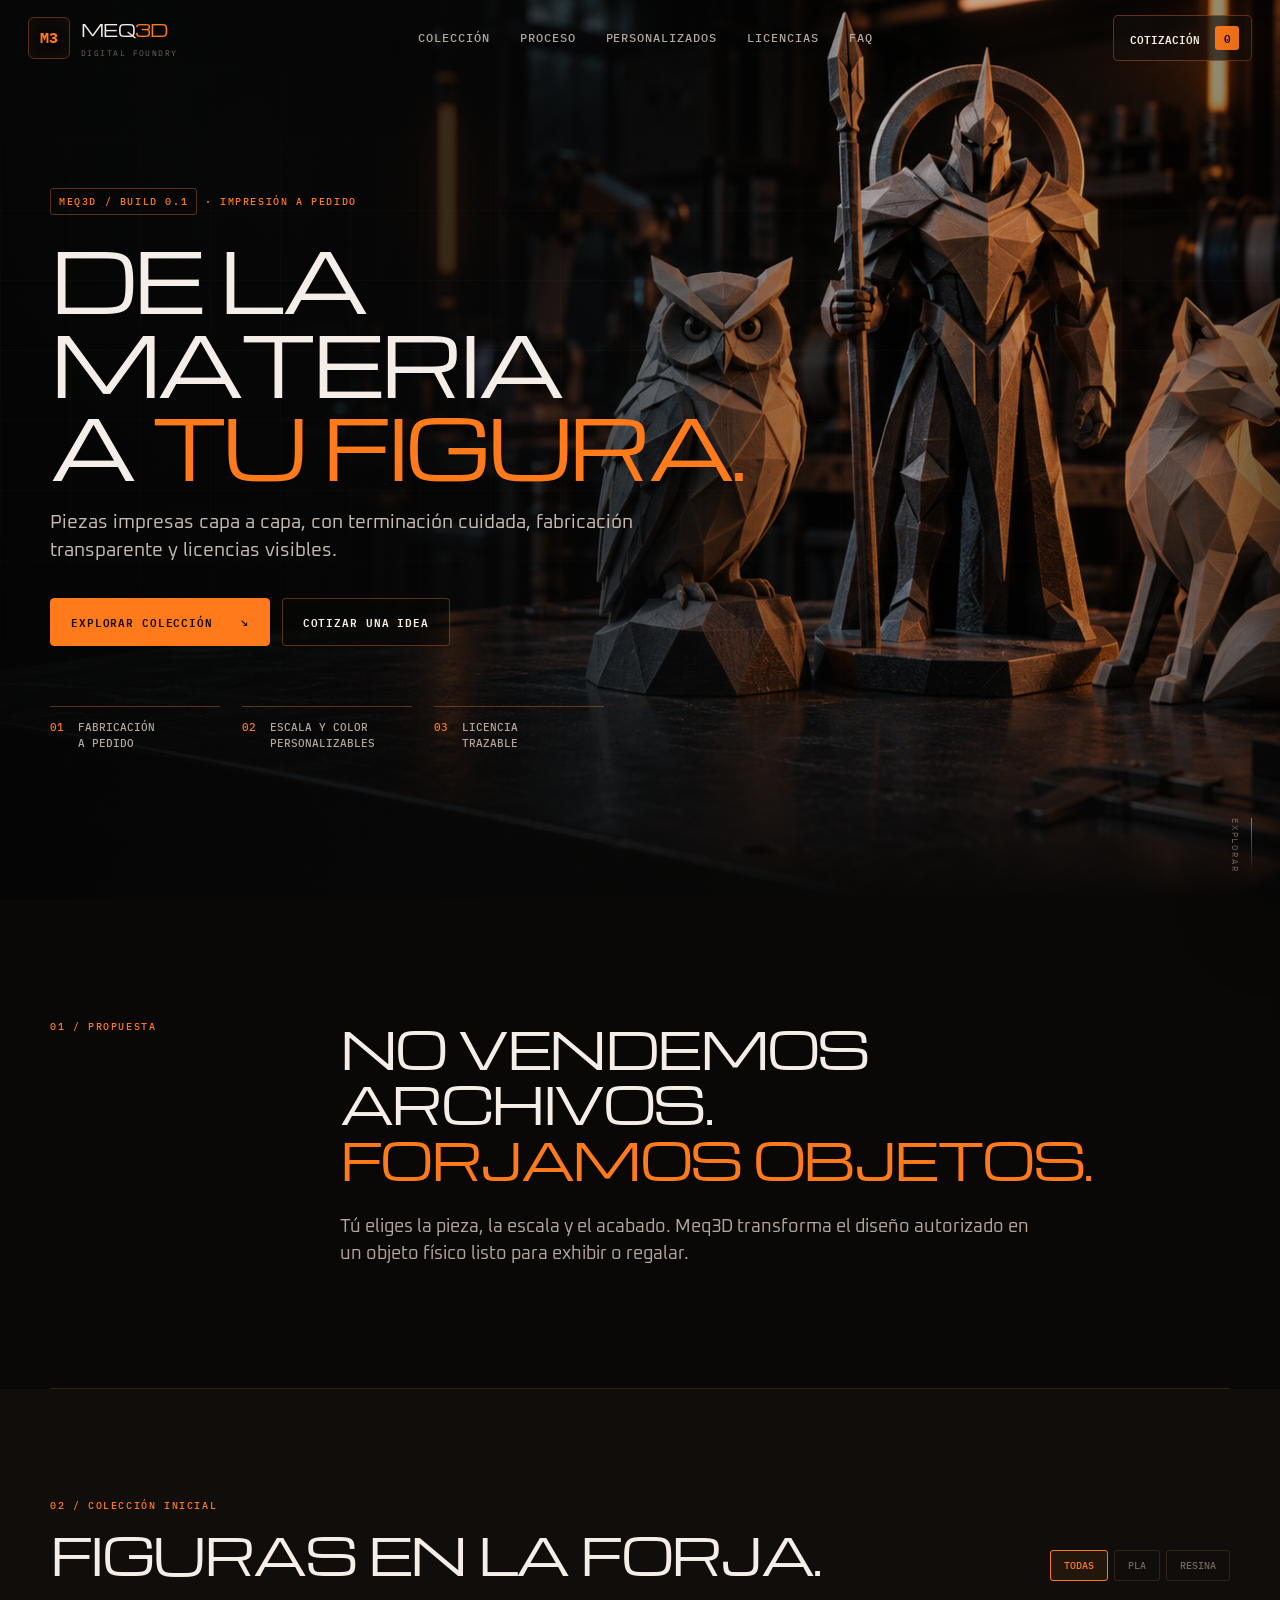
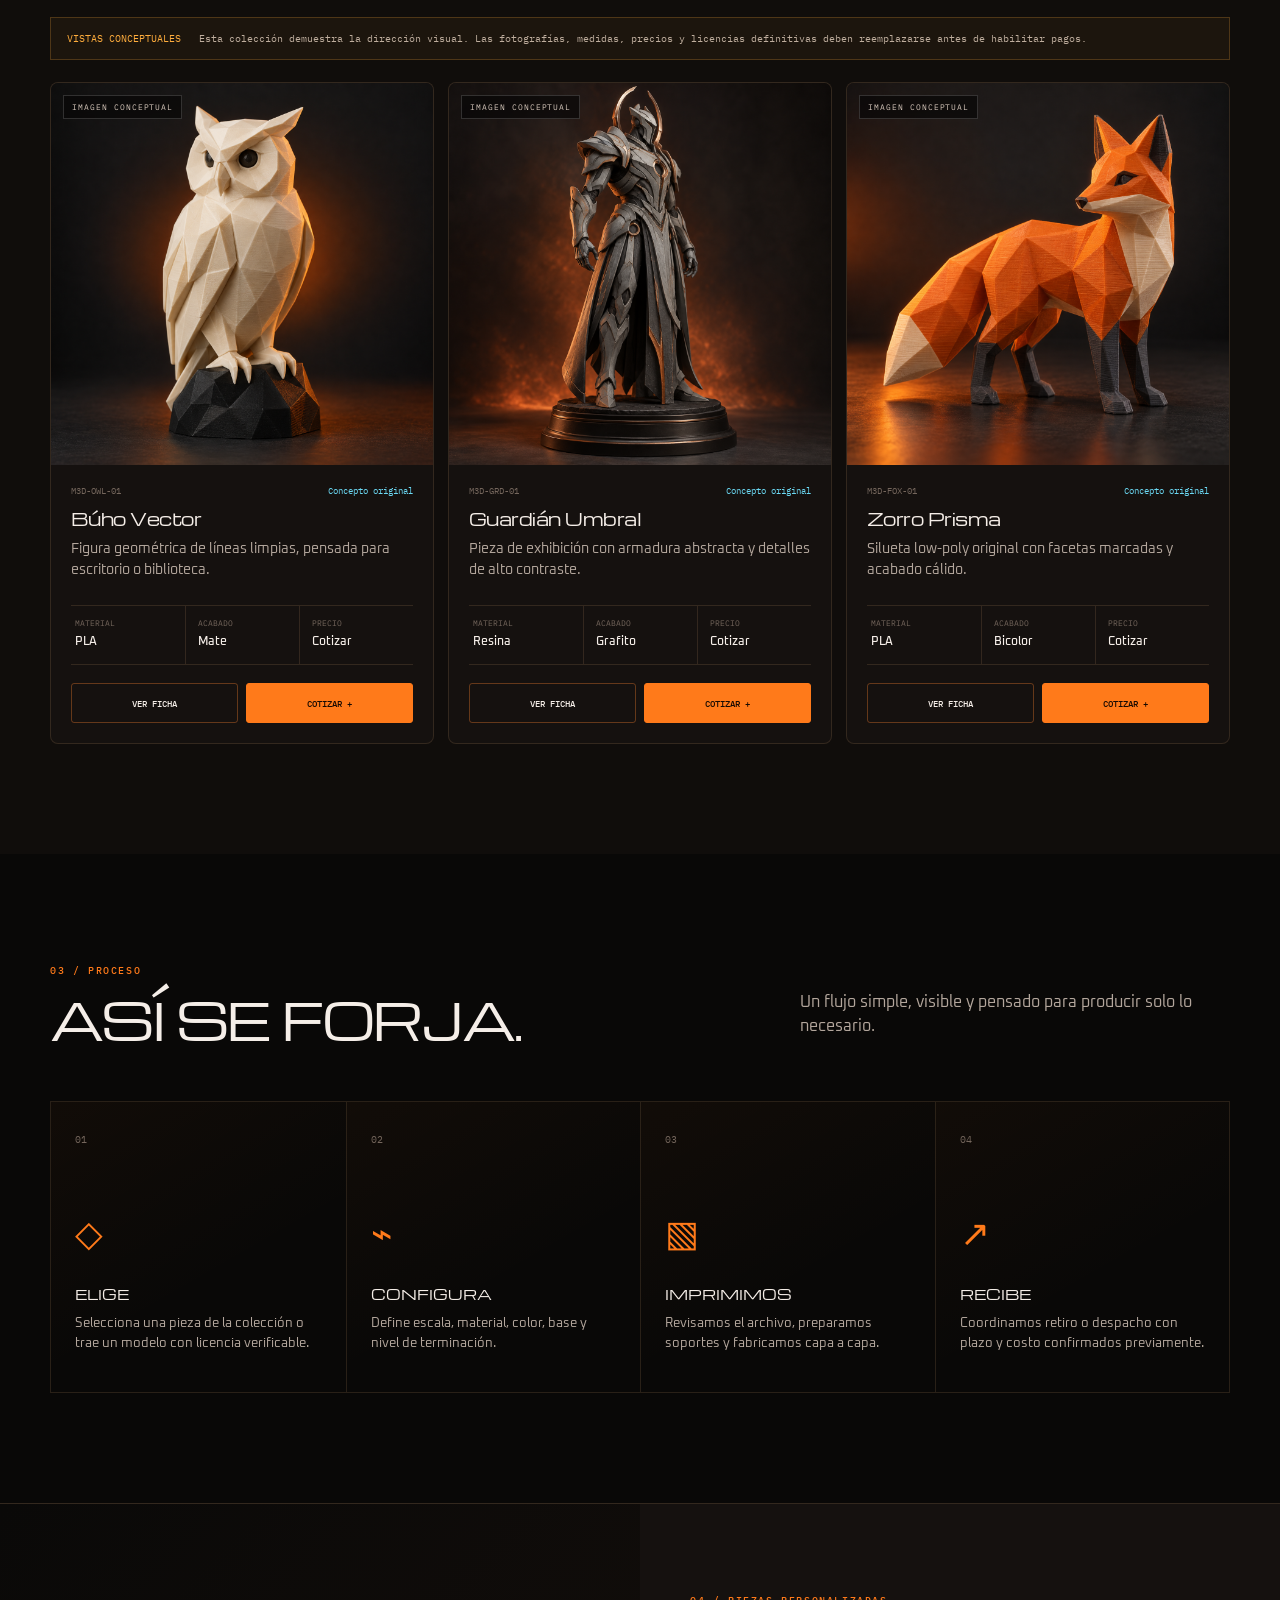
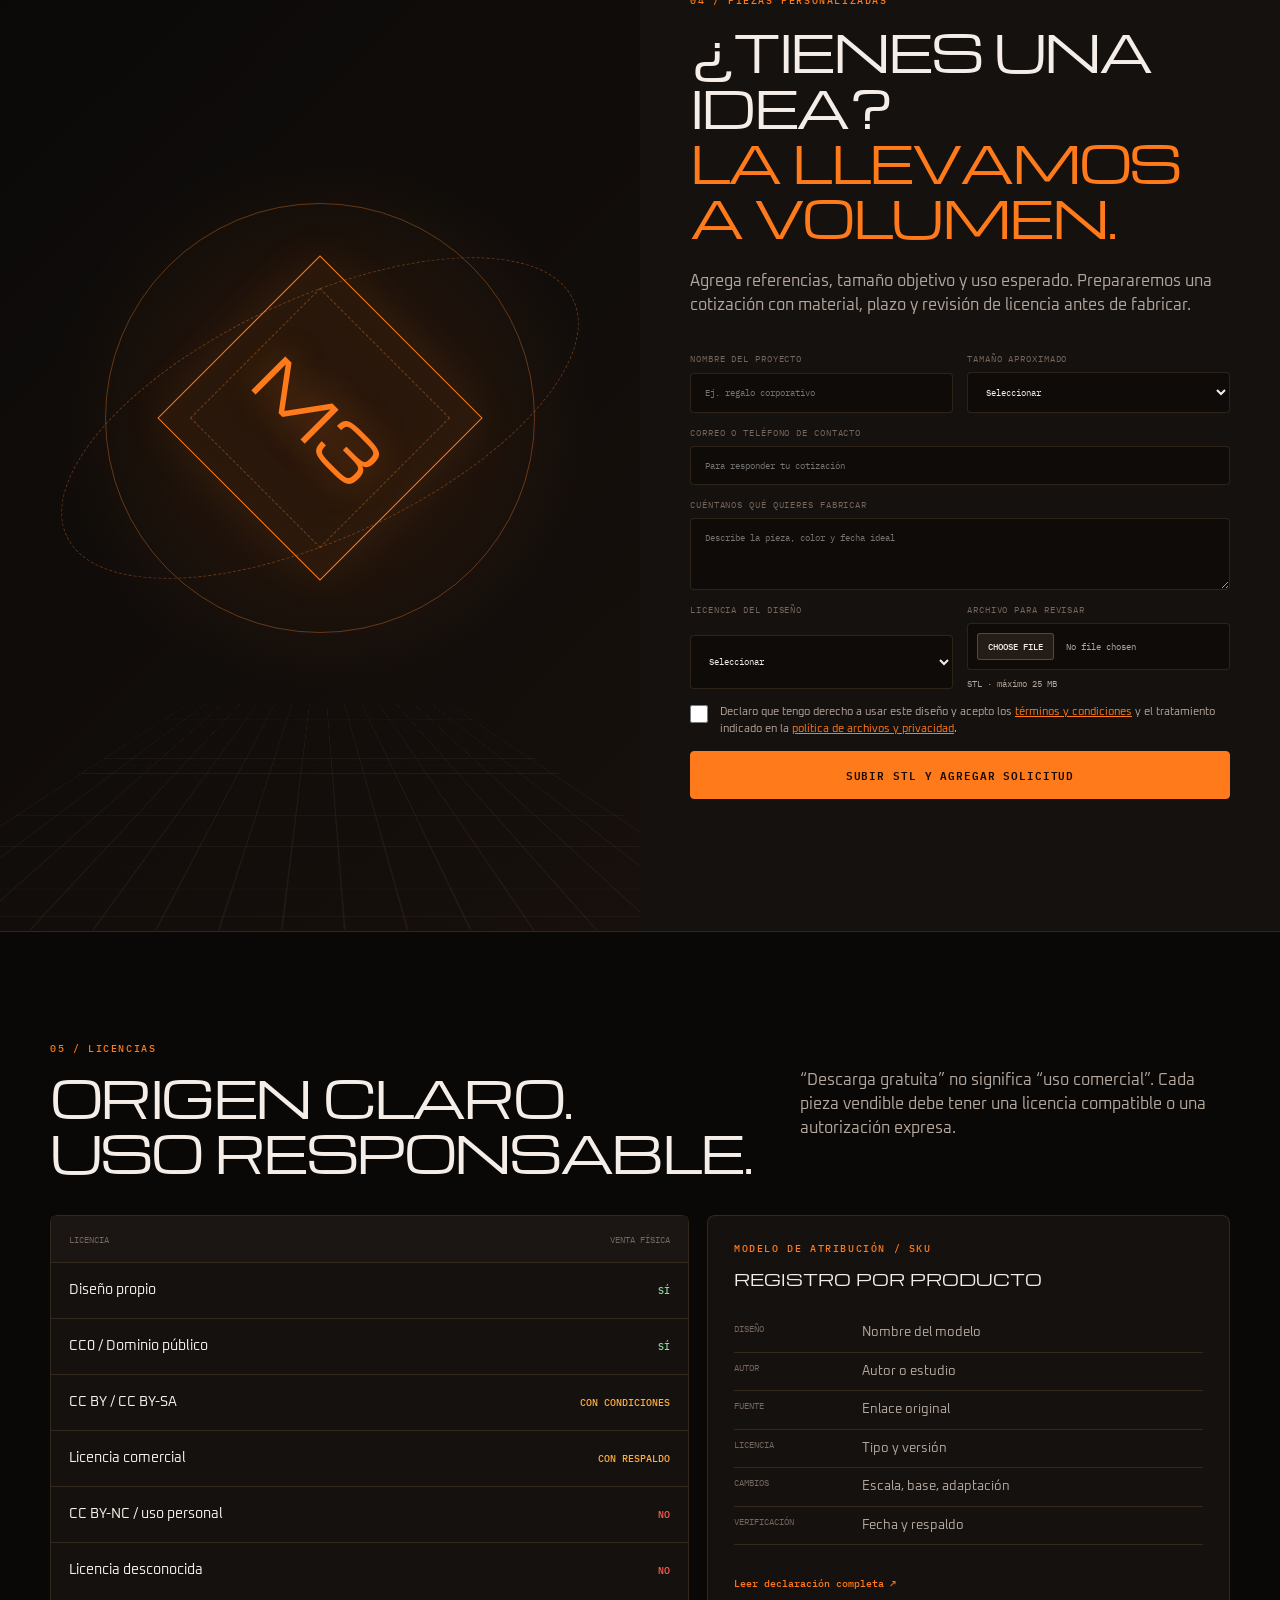
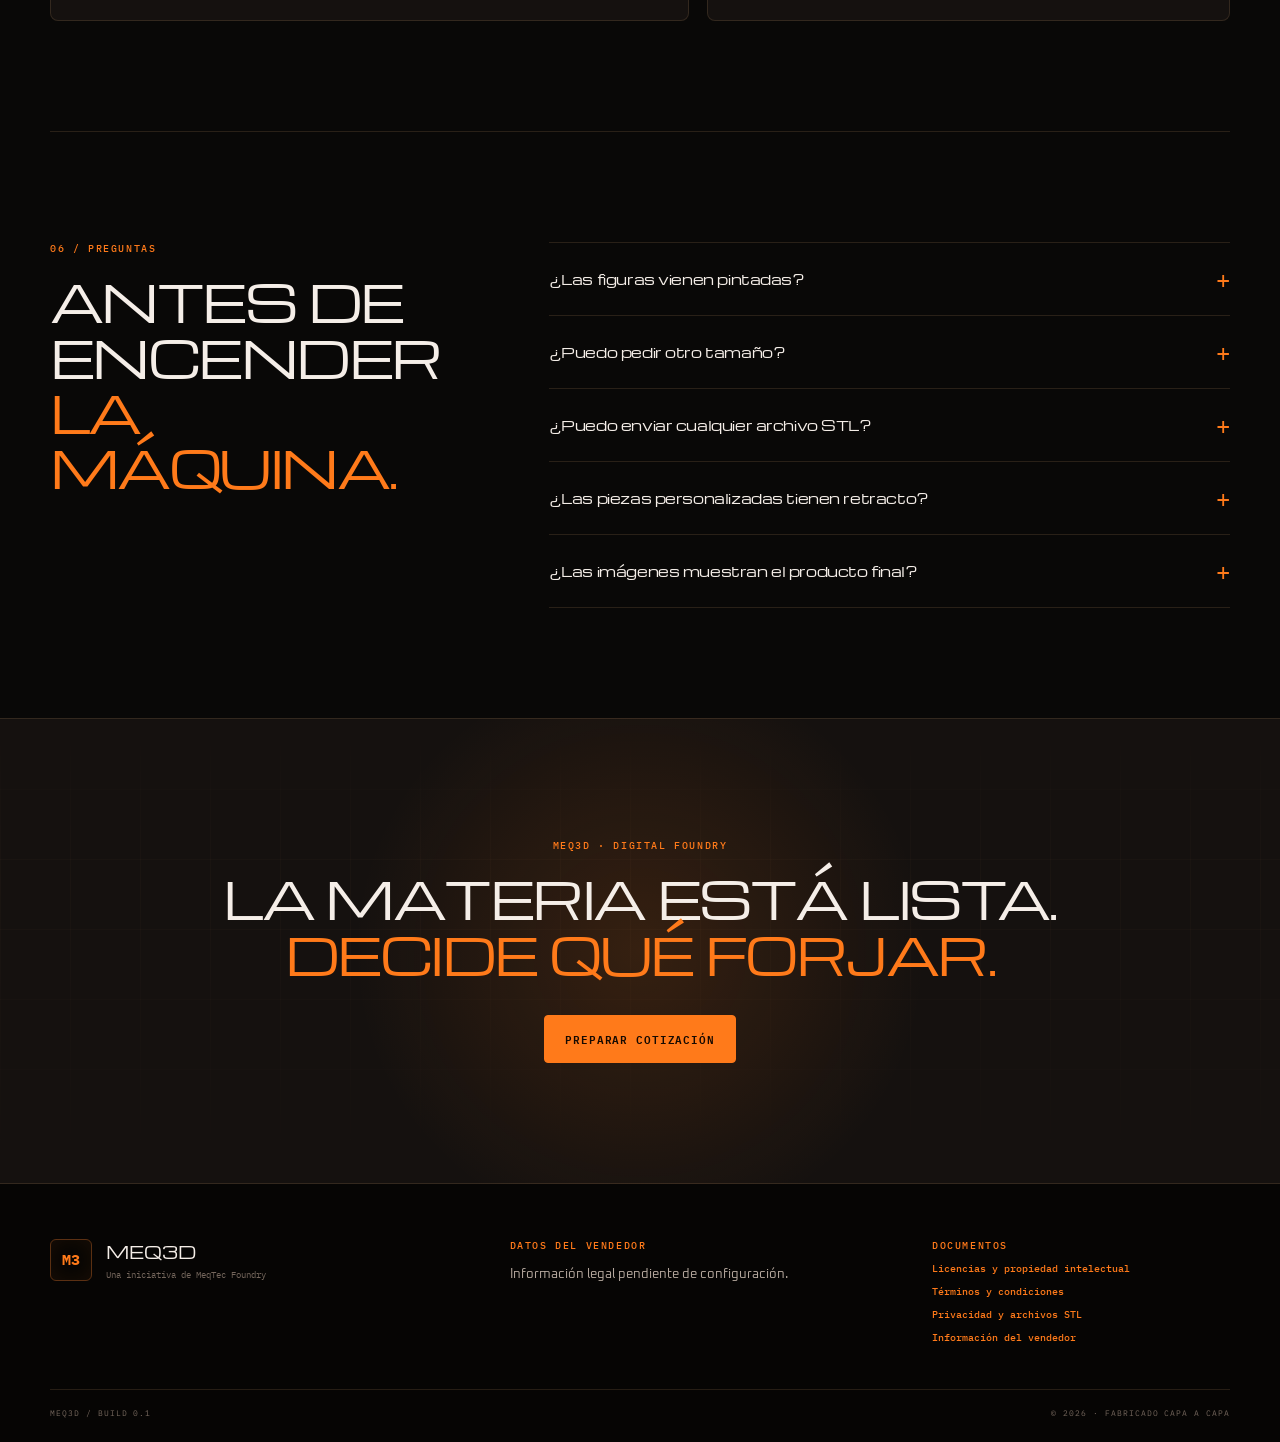
==== commit 56710c04: "Add STL uploads and legal terms" ====
--- a/index.html
+++ b/index.html
@@ -16,8 +16,8 @@
       href="https://fonts.googleapis.com/css2?family=IBM+Plex+Mono:wght@400;500;600&family=Michroma&family=Oxanium:wght@400;500;600;700&display=swap"
       rel="stylesheet"
     />
-    <link rel="stylesheet" href="styles.css" />
-    <script src="app.js" defer></script>
+    <link rel="stylesheet" href="styles.css?v=20260928-2" />
+    <script src="app.js?v=20260928-2" defer></script>
   </head>
   <body>
     <a class="skip-link" href="#main">Saltar al contenido</a>
@@ -173,10 +173,33 @@
               </select>
             </label>
             <label class="span-two">
+              Correo o teléfono de contacto
+              <input name="contact" autocomplete="email" maxlength="160" placeholder="Para responder tu cotización" required />
+            </label>
+            <label class="span-two">
               Cuéntanos qué quieres fabricar
-              <textarea name="details" rows="4" placeholder="Describe la pieza, color y fecha ideal" required></textarea>
-            </label>
-            <button class="button button-primary span-two" type="submit">Agregar solicitud a cotización</button>
+              <textarea name="details" rows="4" maxlength="1500" placeholder="Describe la pieza, color y fecha ideal" required></textarea>
+            </label>
+            <label>
+              Licencia del diseño
+              <select name="license" required>
+                <option value="">Seleccionar</option>
+                <option value="own">Diseño propio</option>
+                <option value="authorized">Tengo autorización del autor</option>
+                <option value="commercial">Tengo licencia comercial</option>
+                <option value="open-commercial">Licencia abierta con uso comercial</option>
+              </select>
+            </label>
+            <label class="file-field">
+              Archivo para revisar
+              <input name="stl" type="file" accept=".stl,model/stl,application/sla" required />
+              <span data-file-name>STL · máximo 25 MB</span>
+            </label>
+            <label class="terms-check span-two">
+              <input name="accepted" type="checkbox" required />
+              <span>Declaro que tengo derecho a usar este diseño y acepto los <button type="button" data-open-terms>términos y condiciones</button> y el tratamiento indicado en la <button type="button" data-open-privacy>política de archivos y privacidad</button>.</span>
+            </label>
+            <button class="button button-primary span-two" type="submit" data-upload-submit>Subir STL y agregar solicitud</button>
           </form>
           <p class="form-note" data-form-note aria-live="polite"></p>
         </div>
@@ -275,6 +298,8 @@
         <div>
           <p class="mono-label">DOCUMENTOS</p>
           <button type="button" data-open-legal>Licencias y propiedad intelectual</button>
+          <button type="button" data-open-terms>Términos y condiciones</button>
+          <button type="button" data-open-privacy>Privacidad y archivos STL</button>
           <button type="button" data-open-seller>Información del vendedor</button>
         </div>
       </div>
@@ -312,6 +337,46 @@
       </ul>
     </dialog>
 
+    <dialog class="terms-dialog" data-terms-dialog>
+      <button class="dialog-close" type="button" data-close-terms aria-label="Cerrar">×</button>
+      <p class="mono-label">CONDICIONES DEL SERVICIO · CHILE</p>
+      <h2>TÉRMINOS Y CONDICIONES</h2>
+      <p class="legal-warning">Versión operativa de septiembre de 2026. Los datos legales del vendedor deben completarse antes de aceptar pagos o confirmar ventas.</p>
+      <h3>1. Alcance y cotizaciones</h3>
+      <p>Meq3D recibe solicitudes para evaluar e imprimir objetos físicos en 3D. Enviar una solicitud o un archivo no constituye una venta ni obliga a fabricar. El contrato se perfecciona únicamente cuando Meq3D confirma por escrito las especificaciones, precio total, forma de pago, plazo y modalidad de entrega, y el cliente acepta esas condiciones.</p>
+      <h3>2. Archivos y derechos</h3>
+      <p>Quien envía un archivo declara que es su autor o que cuenta con una licencia o autorización suficiente para el uso solicitado. No se aceptan diseños con licencia exclusivamente personal o no comercial cuando el encargo implique explotación comercial, ni contenidos ilícitos o que infrinjan derechos de terceros. Meq3D puede rechazar o pedir antecedentes sobre el origen del modelo.</p>
+      <h3>3. Revisión técnica y modificaciones</h3>
+      <p>Todo modelo queda sujeto a revisión de geometría, escala, espesores, soportes y viabilidad. Cualquier reparación, división, cambio de escala o adaptación relevante será informada antes de fabricar. La apariencia final puede presentar variaciones propias del material y del proceso de impresión 3D, dentro de las tolerancias aceptadas en la cotización.</p>
+      <h3>4. Precio, pago y producción</h3>
+      <p>Los precios se expresarán en pesos chilenos e indicarán impuestos y costos adicionales aplicables. La producción comienza solo después de la aceptación de la cotización y del pago o anticipo acordado. Los plazos se cuentan desde esa confirmación y pueden ajustarse por complejidad, disponibilidad de material o fuerza mayor, lo que será comunicado oportunamente.</p>
+      <h3>5. Entrega y despacho</h3>
+      <p>La cotización informará retiro o despacho, cobertura, costo y plazo estimado. El cliente debe proporcionar datos correctos y revisar el embalaje al recibir. Retrasos o daños atribuibles al transportista serán gestionados sin limitar los derechos irrenunciables del consumidor.</p>
+      <h3>6. Retracto y piezas personalizadas</h3>
+      <p>En compras a distancia existe, por regla general, derecho a retracto dentro de 10 días. Los bienes confeccionados conforme a especificaciones del consumidor pueden quedar excluidos cuando esta condición se informa de manera previa, destacada y junto al precio. La exclusión aplicable será reiterada en la cotización antes del pago y no limita la garantía legal ni los derechos por incumplimiento de las especificaciones convenidas.</p>
+      <h3>7. Garantía legal</h3>
+      <p>Los productos nuevos cuentan con la garantía legal vigente en Chile. Si la pieza presenta una falla, no corresponde a lo convenido o no es apta para su uso normal, el consumidor podrá ejercer las alternativas que reconozca la Ley N.º 19.496 dentro del plazo legal. No cubre daños por golpes, calor, exposición, modificaciones o uso contrario a las indicaciones entregadas.</p>
+      <h3>8. Cancelaciones</h3>
+      <p>Antes de iniciar la fabricación, las partes podrán acordar la cancelación y la devolución de montos no ejecutados. Una vez iniciada una pieza personalizada, los costos efectivamente incurridos y la exclusión de retracto informada en la cotización podrán afectar la devolución, sin perjuicio de los derechos irrenunciables del consumidor.</p>
+      <h3>9. Responsabilidad y legislación</h3>
+      <p>Las piezas se fabrican para el uso informado y no deben destinarse a aplicaciones médicas, alimentarias, eléctricas, estructurales o de seguridad sin validación específica. Estos términos se rigen por las leyes de la República de Chile. Ninguna cláusula pretende renunciar o limitar derechos irrenunciables del consumidor.</p>
+    </dialog>
+
+    <dialog class="privacy-dialog" data-privacy-dialog>
+      <button class="dialog-close" type="button" data-close-privacy aria-label="Cerrar">×</button>
+      <p class="mono-label">PRIVACIDAD · ARCHIVOS DE CLIENTES</p>
+      <h2>POLÍTICA DE ARCHIVOS STL</h2>
+      <p>Se recopilan el nombre del proyecto, un medio de contacto, la descripción, la licencia declarada y el archivo STL únicamente para revisar viabilidad y preparar la cotización solicitada.</p>
+      <ul>
+        <li>Los archivos se almacenan de forma privada y no se publican como recursos del sitio.</li>
+        <li>No se venden ni se usan para fabricar para terceros sin autorización.</li>
+        <li>Los archivos sin pedido confirmado podrán eliminarse después de 90 días.</li>
+        <li>El cliente puede solicitar eliminación o corrección mediante el canal de contacto del vendedor, una vez configurado.</li>
+        <li>No deben subirse archivos con información sensible ni diseños sobre los que no se tengan derechos suficientes.</li>
+      </ul>
+      <p class="legal-warning">La identidad y el canal de contacto del responsable deben completarse antes de operar comercialmente.</p>
+    </dialog>
+
     <aside class="quote-drawer" data-quote-drawer aria-hidden="true" aria-label="Cotización">
       <div class="drawer-head">
         <div><p class="mono-label">SOLICITUD LOCAL</p><h2>TU COTIZACIÓN</h2></div>
@@ -322,7 +387,7 @@
         <span>◇</span><p>Aún no agregas piezas o solicitudes.</p>
       </div>
       <div class="drawer-actions">
-        <p>La solicitud se prepara localmente. No se enviará ningún dato hasta configurar un canal real de venta.</p>
+        <p>Los archivos STL se envían para revisión privada. Este resumen permanece en tu navegador y puedes copiarlo como respaldo.</p>
         <button class="button button-primary" type="button" data-copy-quote>Copiar resumen</button>
         <button class="text-button danger" type="button" data-clear-quote>Vaciar lista</button>
         <p class="copy-status" data-copy-status aria-live="polite"></p>
--- a/styles.css
+++ b/styles.css
@@ -139,8 +139,17 @@
 .custom-form label { display: grid; gap: 8px; color: var(--dim); font: 9px var(--mono); text-transform: uppercase; letter-spacing: .1em; }
 .custom-form input, .custom-form select, .custom-form textarea { width: 100%; border: 1px solid var(--line); border-radius: 4px; background: #0e0b09; color: var(--text); padding: 13px 14px; outline: none; text-transform: none; }
 .custom-form input:focus, .custom-form select:focus, .custom-form textarea:focus { border-color: var(--orange); box-shadow: 0 0 0 3px rgba(255,122,26,.08); }
+.custom-form input[type="file"] { padding: 9px; color: var(--muted); }
+.custom-form input[type="file"]::file-selector-button { margin-right: 12px; border: 1px solid var(--line-strong); border-radius: 3px; background: var(--panel-3); color: var(--text); padding: 7px 10px; font: 500 9px var(--mono); text-transform: uppercase; cursor: pointer; }
+.file-field > span { color: var(--muted); font: 9px var(--mono); letter-spacing: 0; text-transform: none; }
+.terms-check { grid-template-columns: 20px 1fr !important; align-items: start; gap: 10px !important; color: var(--muted) !important; font: 11px/1.55 var(--body) !important; letter-spacing: 0 !important; text-transform: none !important; }
+.terms-check input { width: 18px !important; height: 18px; margin: 2px 0 0; accent-color: var(--orange); }
+.terms-check button { border: 0; background: transparent; color: var(--orange); padding: 0; text-decoration: underline; cursor: pointer; }
+.custom-form button:disabled { cursor: wait; opacity: .65; transform: none; }
 .span-two { grid-column: 1 / -1; }
 .form-note { min-height: 22px; color: var(--amber); font: 10px var(--mono); }
+.form-note[data-state="error"] { color: var(--red); }
+.form-note[data-state="success"] { color: #8dd7a2; }
 
 .license-section { padding-block: 110px; }
 .license-layout { display: grid; grid-template-columns: 1.1fr .9fr; gap: 18px; }
@@ -183,8 +192,11 @@
 dialog { width: min(720px, calc(100% - 32px)); max-height: calc(100vh - 40px); overflow: auto; border: 1px solid var(--line-strong); border-radius: 8px; background: var(--panel); color: var(--text); padding: 34px; box-shadow: 0 30px 100px #000; }
 dialog::backdrop { background: rgba(0,0,0,.78); backdrop-filter: blur(5px); }
 .dialog-close { position: absolute; top: 12px; right: 14px; border: 0; background: transparent; color: var(--muted); font: 28px var(--mono); cursor: pointer; }
-.legal-dialog h2, .seller-dialog h2 { margin: 12px 0 22px; font: 24px var(--display); }
-.legal-dialog p, .seller-dialog p, .seller-dialog li { color: var(--muted); }
+.legal-dialog h2, .seller-dialog h2, .terms-dialog h2, .privacy-dialog h2 { margin: 12px 0 22px; font: 24px var(--display); }
+.legal-dialog p, .seller-dialog p, .seller-dialog li, .terms-dialog p, .privacy-dialog p, .privacy-dialog li { color: var(--muted); }
+.terms-dialog { width: min(820px, calc(100% - 32px)); }
+.terms-dialog h3 { margin: 28px 0 7px; color: var(--text); font: 12px var(--display); }
+.terms-dialog p, .privacy-dialog li { font-size: 14px; line-height: 1.65; }
 .legal-warning { border-left: 2px solid var(--amber); padding-left: 14px; color: var(--amber) !important; }
 .seller-checklist { display: grid; grid-template-columns: 1fr 1fr; gap: 10px; padding-left: 20px; }
 .product-dialog { padding: 0; overflow: hidden; }
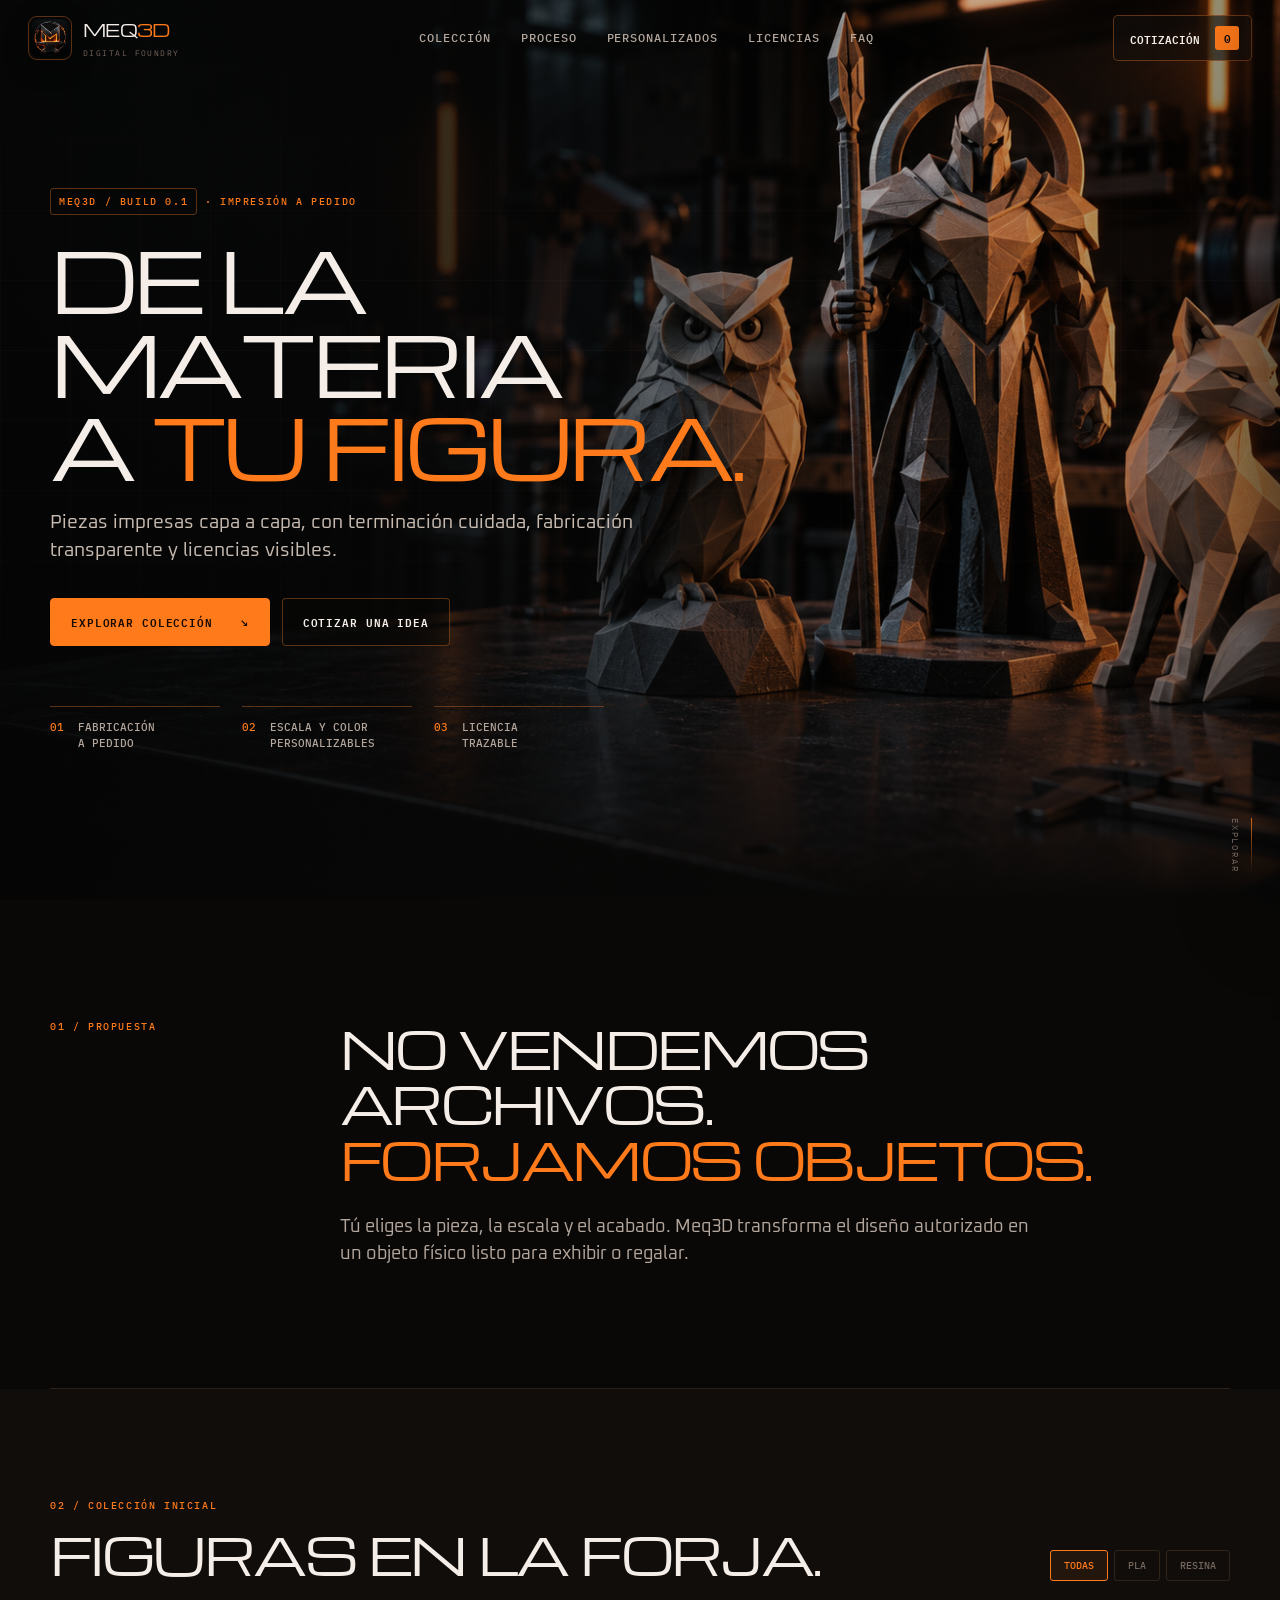
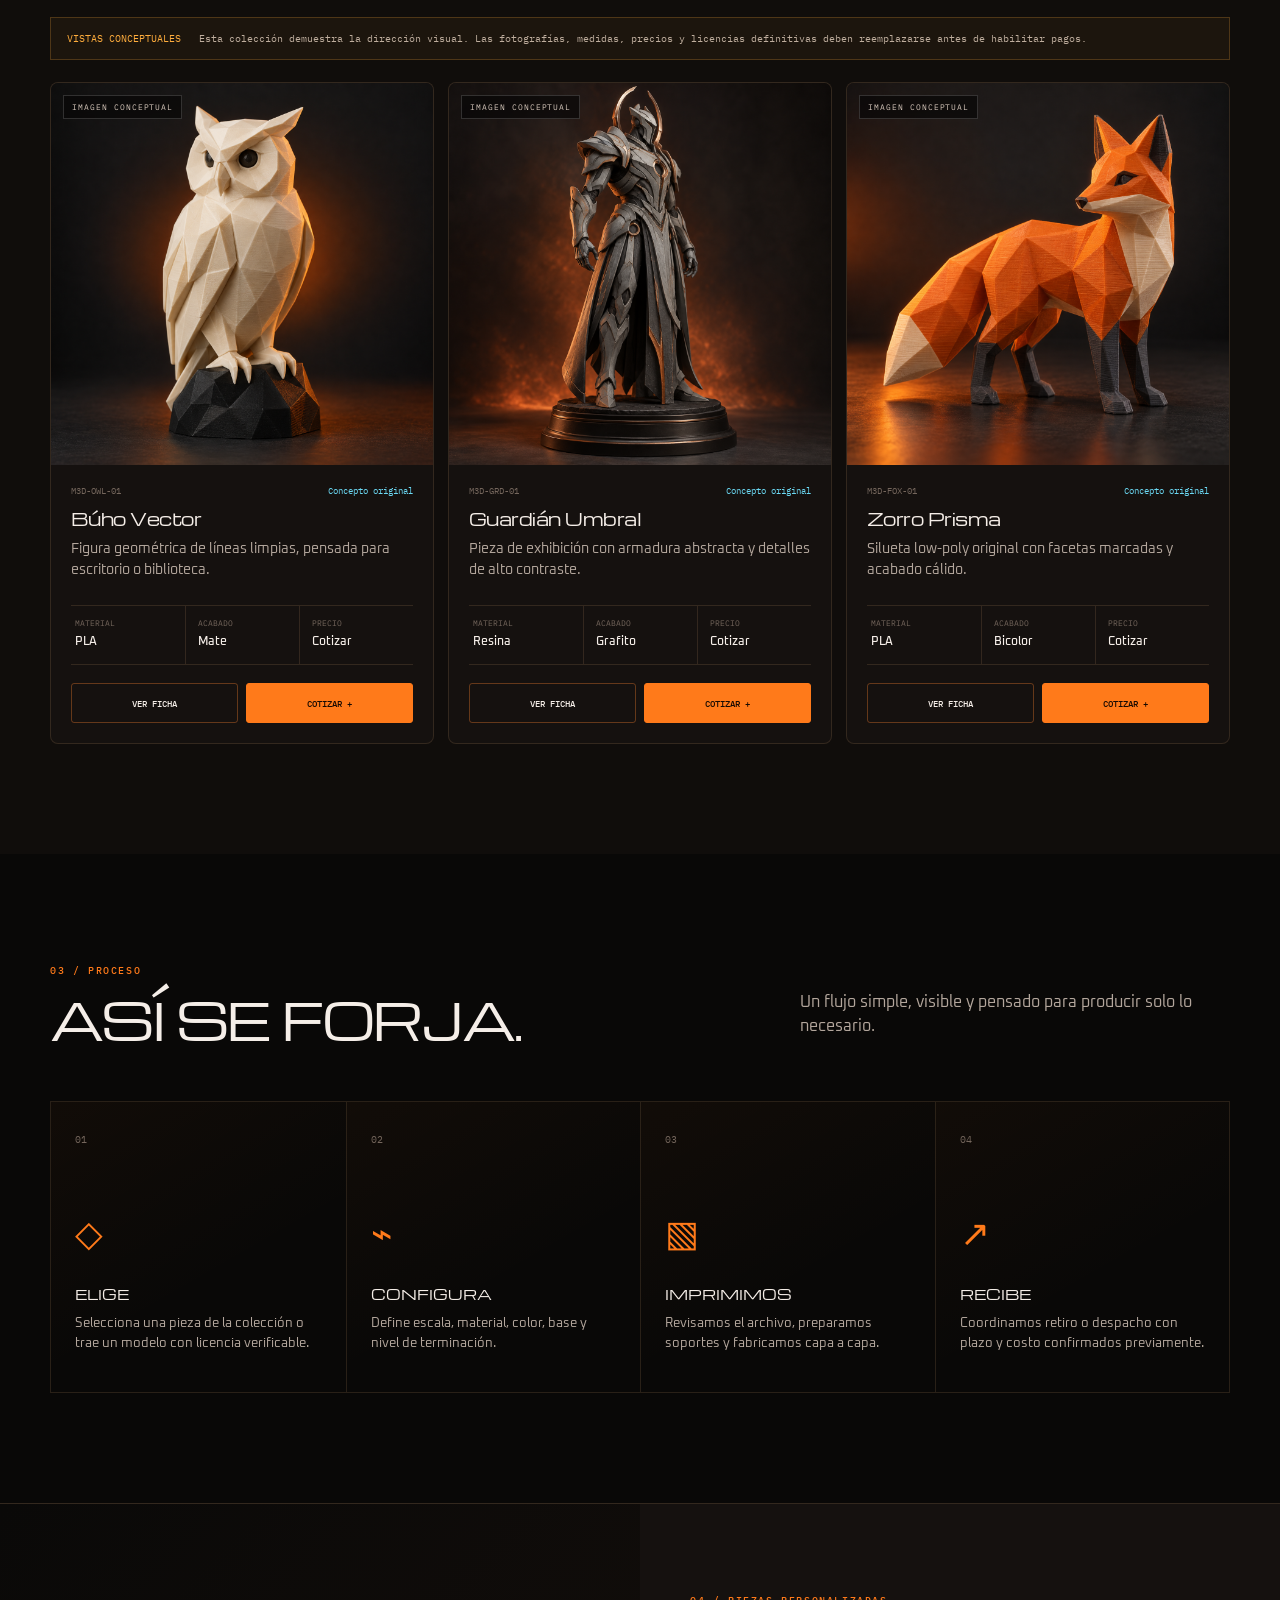
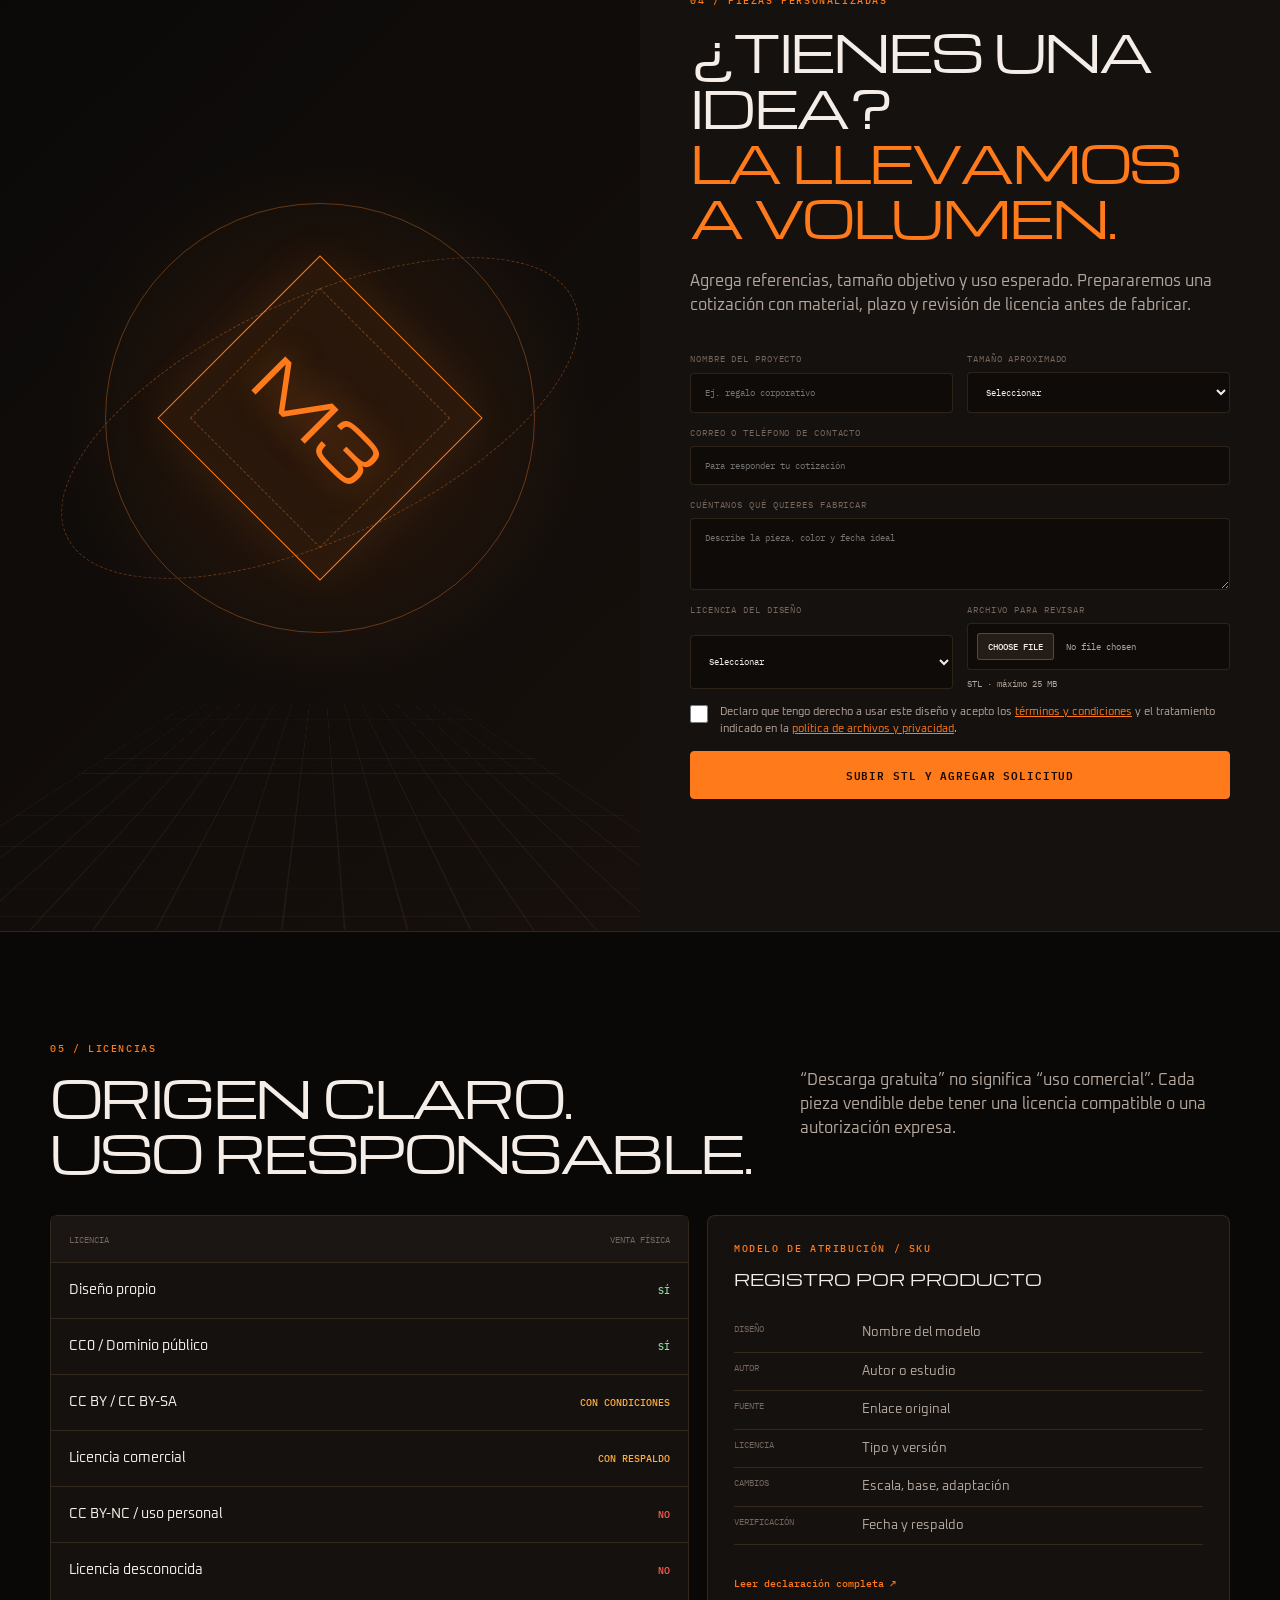
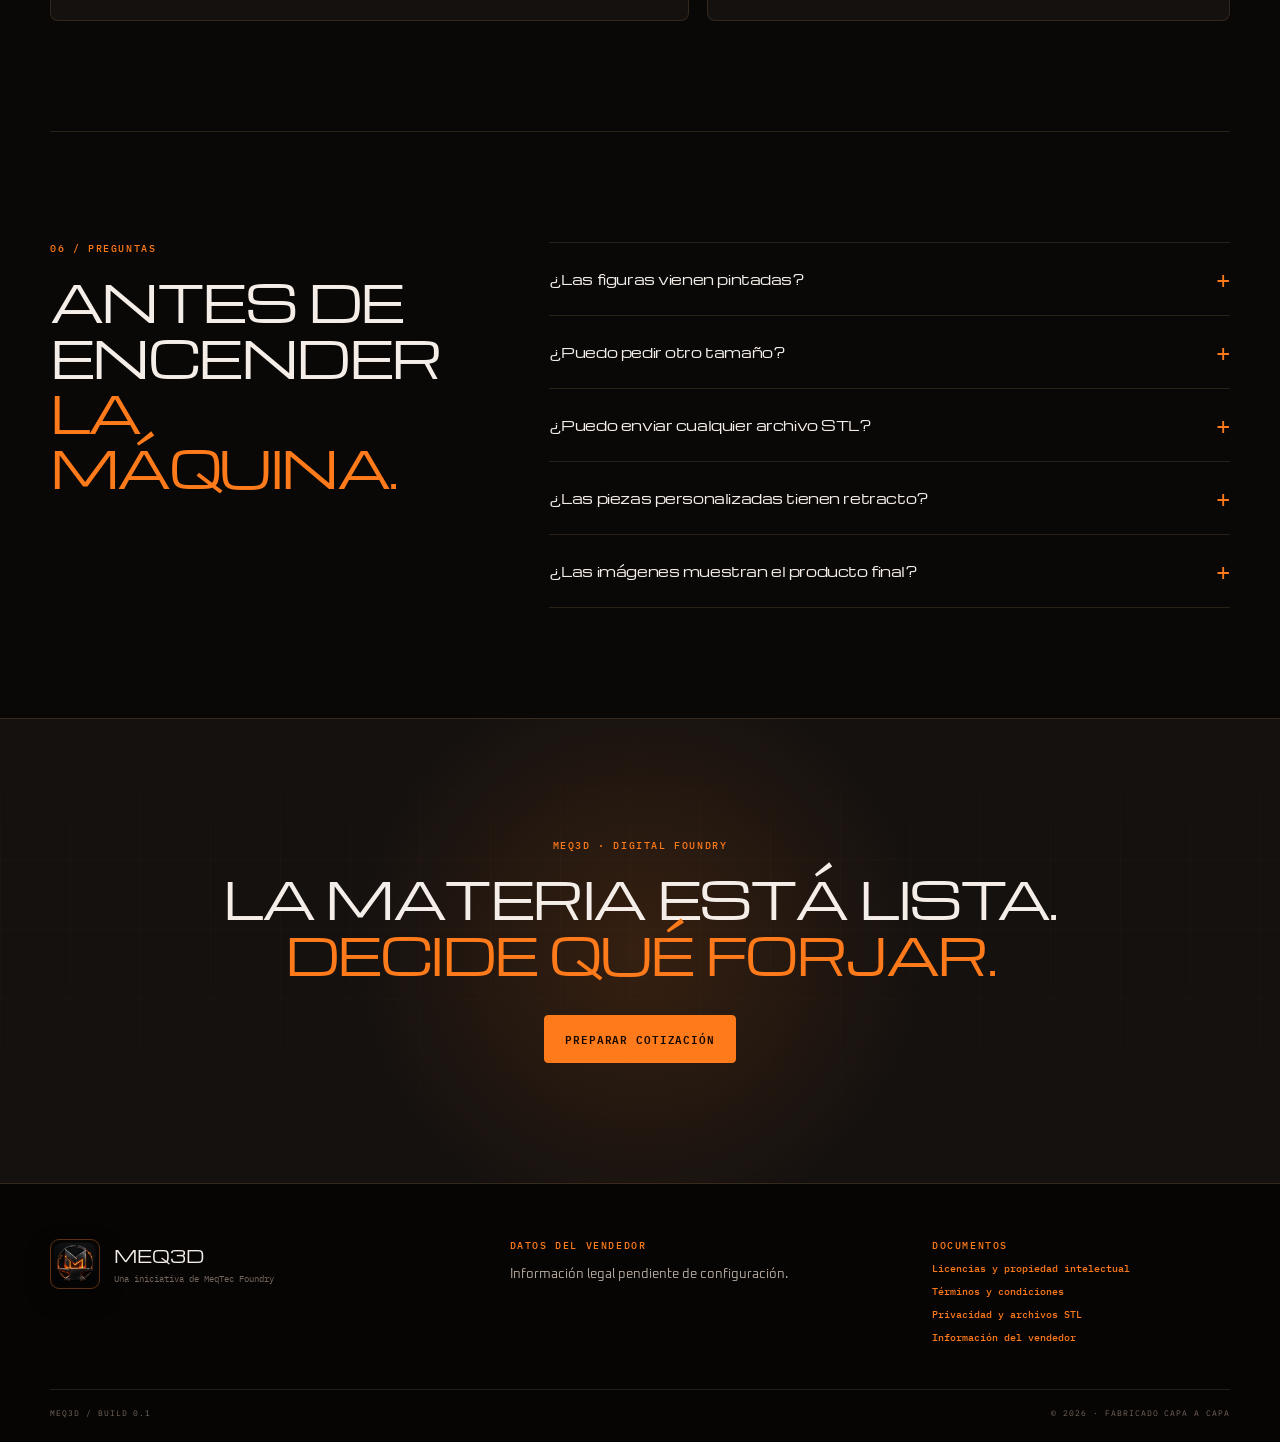
==== commit dcb84be2: "Add local catalog manager and MeqForge branding" ====
--- a/index.html
+++ b/index.html
@@ -16,15 +16,15 @@
       href="https://fonts.googleapis.com/css2?family=IBM+Plex+Mono:wght@400;500;600&family=Michroma&family=Oxanium:wght@400;500;600;700&display=swap"
       rel="stylesheet"
     />
-    <link rel="stylesheet" href="styles.css?v=20260928-2" />
-    <script src="app.js?v=20260928-2" defer></script>
+    <link rel="stylesheet" href="styles.css?v=20260928-3" />
+    <script src="app.js?v=20260928-3" defer></script>
   </head>
   <body>
     <a class="skip-link" href="#main">Saltar al contenido</a>
 
     <header class="site-header" data-header>
       <a class="brand" href="#inicio" aria-label="Meq3D, inicio">
-        <span class="brand-mark" aria-hidden="true">M3</span>
+        <img class="brand-logo" src="assets/meqforge.webp" alt="" />
         <span class="brand-copy">
           <strong>MEQ<span>3D</span></strong>
           <small>DIGITAL FOUNDRY</small>
@@ -288,7 +288,7 @@
     <footer class="site-footer">
       <div class="shell footer-grid">
         <div class="footer-brand">
-          <span class="brand-mark">M3</span>
+          <img class="brand-logo footer-logo" src="assets/meqforge.webp" alt="Logo de MeqForge" />
           <div><strong>MEQ3D</strong><small>Una iniciativa de MeqTec Foundry</small></div>
         </div>
         <div>
--- a/styles.css
+++ b/styles.css
@@ -39,6 +39,8 @@
 .site-header { position: fixed; inset: 0 0 auto; z-index: 100; height: 76px; padding: 0 28px; display: grid; grid-template-columns: auto 1fr auto; align-items: center; gap: 34px; border-bottom: 1px solid transparent; transition: background .25s ease, border-color .25s ease; }
 .site-header.scrolled { background: rgba(9,8,7,.9); backdrop-filter: blur(18px); border-color: var(--line); }
 .brand { display: inline-flex; align-items: center; gap: 11px; }
+.brand-logo { width: 44px; height: 44px; object-fit: cover; border: 1px solid var(--line-strong); border-radius: 9px; box-shadow: 0 8px 24px rgba(0,0,0,.3); }
+.footer-logo { width: 50px; height: 50px; }
 .brand-mark { display: grid; place-items: center; width: 42px; aspect-ratio: 1; border: 1px solid var(--line-strong); border-radius: 6px; color: var(--orange); font: 700 15px var(--mono); box-shadow: inset 0 0 22px rgba(255,122,26,.08); }
 .brand-copy { display: grid; line-height: 1; }
 .brand-copy strong { font: 17px var(--display); letter-spacing: -.04em; }
@@ -257,3 +259,29 @@
 @media (prefers-reduced-motion: reduce) {
   *, *::before, *::after { scroll-behavior: auto !important; animation-duration: .01ms !important; animation-iteration-count: 1 !important; transition-duration: .01ms !important; }
 }
+
+.admin-page { min-height: 100vh; background: radial-gradient(circle at 15% 0, rgba(255,122,26,.12), transparent 32%), var(--bg); }
+.admin-shell { width: min(1050px, calc(100% - 32px)); margin: 0 auto; padding: 42px 0 80px; }
+.admin-header { display: flex; align-items: center; gap: 16px; padding-bottom: 28px; border-bottom: 1px solid var(--line); }
+.admin-header h1 { margin: 0; font: clamp(22px, 4vw, 38px) var(--display); }
+.admin-header p { margin: 5px 0 0; color: var(--muted); }
+.admin-notice { margin: 28px 0; border: 1px solid var(--line-strong); border-radius: var(--radius); padding: 16px; background: rgba(255,122,26,.05); color: var(--muted); font-size: 14px; }
+.admin-notice strong { color: var(--orange); }
+.admin-layout { display: grid; grid-template-columns: 1.15fr .85fr; gap: 20px; }
+.admin-card { border: 1px solid var(--line); border-radius: var(--radius); padding: 26px; background: var(--panel); }
+.admin-card h2 { margin: 0 0 22px; font: 17px var(--display); }
+.admin-form { display: grid; grid-template-columns: 1fr 1fr; gap: 14px; }
+.admin-form label { display: grid; gap: 7px; color: var(--dim); font: 9px var(--mono); letter-spacing: .1em; text-transform: uppercase; }
+.admin-form input, .admin-form select, .admin-form textarea { width: 100%; border: 1px solid var(--line); border-radius: 4px; background: #0e0b09; color: var(--text); padding: 12px; outline: none; text-transform: none; }
+.admin-form input:focus, .admin-form select:focus, .admin-form textarea:focus { border-color: var(--orange); }
+.admin-form input[type="file"] { padding: 8px; }
+.admin-form .button { width: 100%; }
+.admin-status { min-height: 20px; margin: 14px 0 0; color: var(--amber); font: 10px var(--mono); }
+.admin-status[data-state="error"] { color: var(--red); }
+.admin-status[data-state="success"] { color: #8dd7a2; }
+.admin-products { display: grid; gap: 10px; }
+.admin-product { display: grid; grid-template-columns: 54px 1fr; gap: 12px; align-items: center; border-bottom: 1px solid var(--line); padding: 10px 0; }
+.admin-product img { width: 54px; height: 54px; object-fit: cover; border-radius: 5px; }
+.admin-product strong, .admin-product small { display: block; }
+.admin-product small { color: var(--dim); font: 9px var(--mono); }
+@media (max-width: 760px) { .admin-layout { grid-template-columns: 1fr; }.admin-form { grid-template-columns: 1fr; }.admin-form .span-two { grid-column: auto; } }
